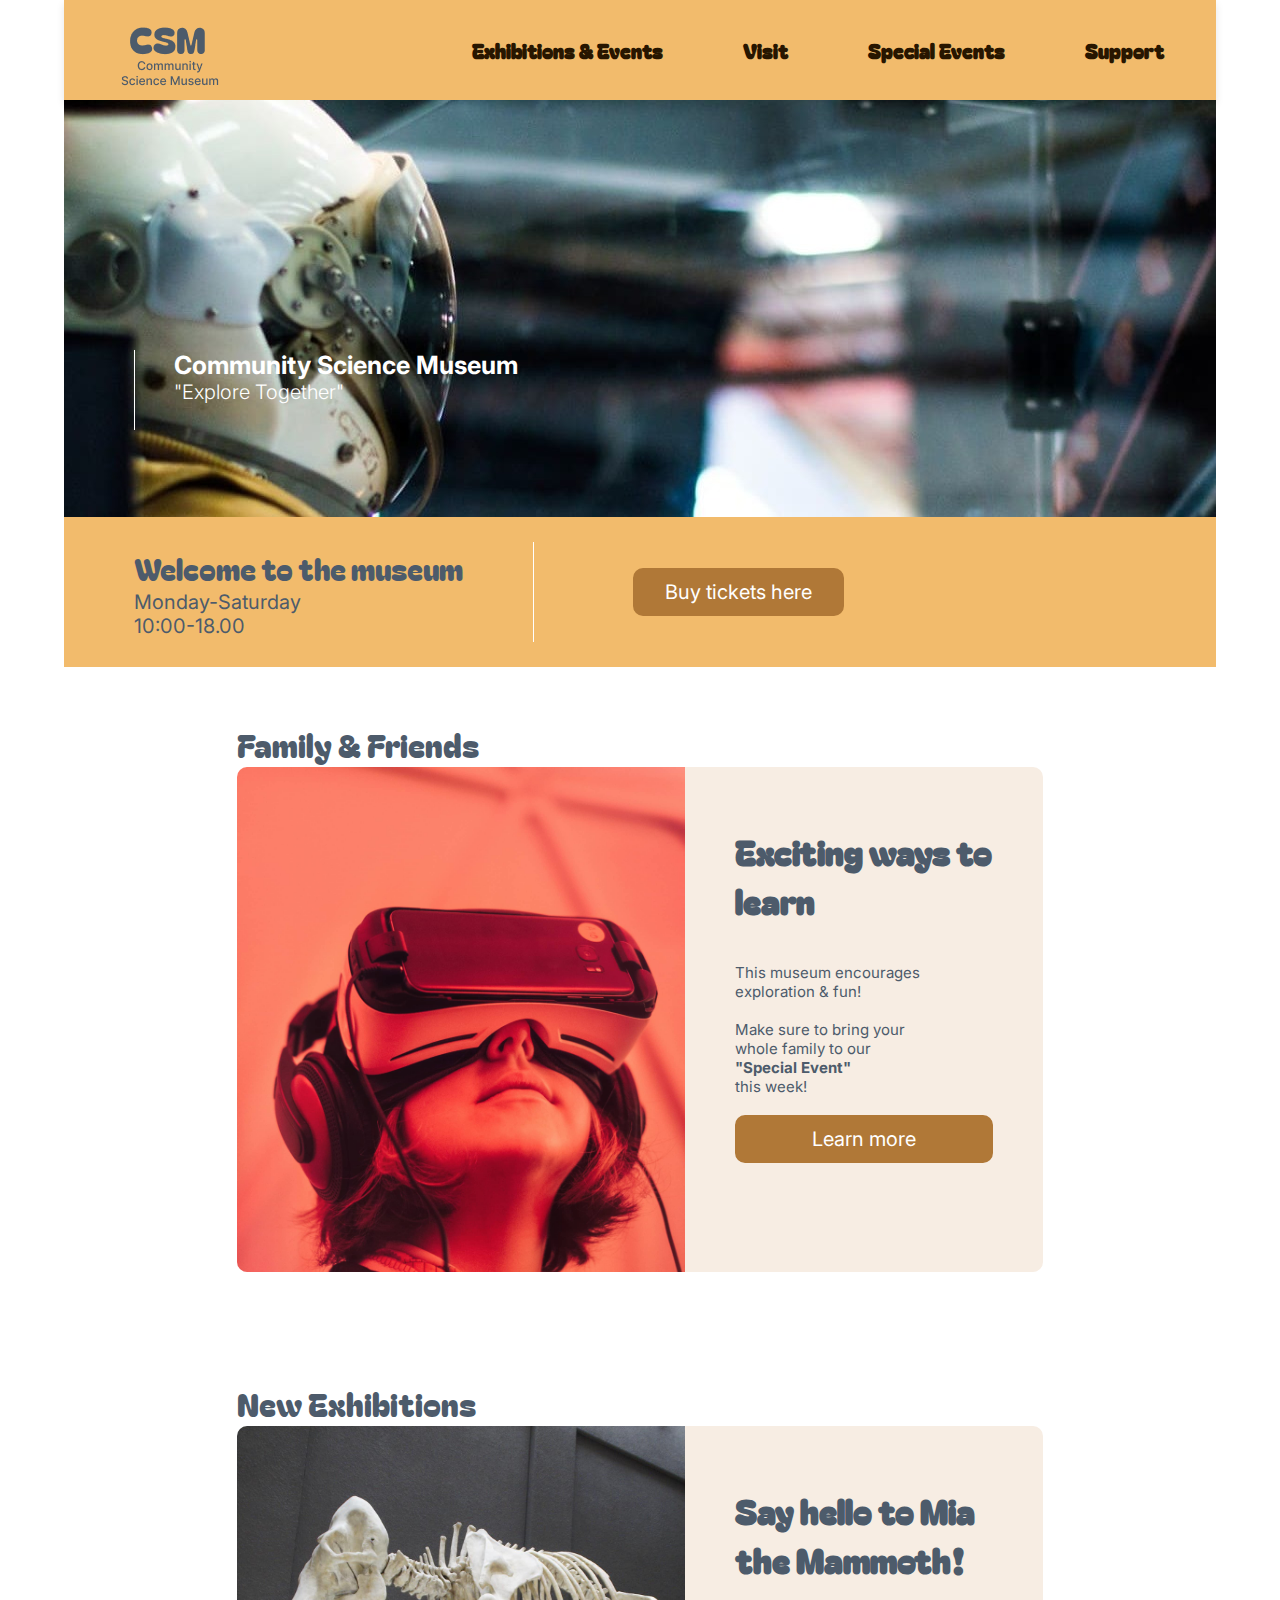
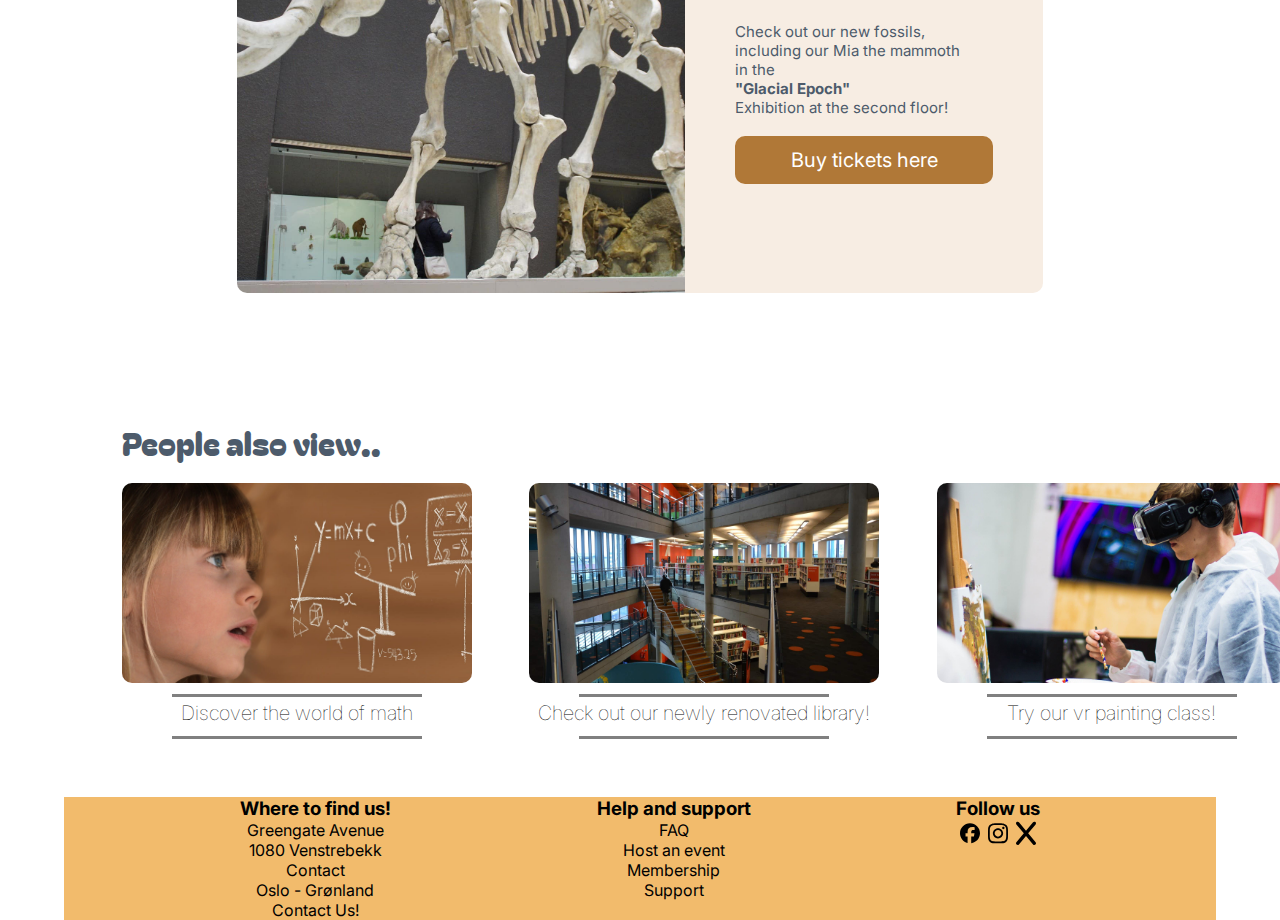
==== index.html @ 4b233756 "fixed-footer" ====
<!DOCTYPE html>
<html>
    <head>
        <meta charset="UTF-8">
        <meta name="viewport" content="width=device-width, initial-scale=1.0">
        <meta name="description" content="Are you a teacher, family member, or just someone looking for something exciting? Come down to Community science museum!">
        <link rel="stylesheet" href="">
        <link rel="stylesheet" href="styles.css">
        <link rel="stylesheet" href="special-event.css">
        <link rel="preconnect" href="https://fonts.googleapis.com">
        <link rel="preconnect" href="https://fonts.gstatic.com" crossorigin>
        <link href="https://fonts.googleapis.com/css2?family=Bagel+Fat+One&family=Inter:ital,opsz,wght@0,14..32,100..900;1,14..32,100..900&display=swap" rel="stylesheet">
    </head>
    <body>
        <div class="nav-wrapper">
          <nav>
            
             <ul class="navbar" id="navbar">
                <li class="logo"><a href="index.html"><img src="Media/SemesterProject1/Images/logo.png" alt="logo for community "></a></li>
                <li><a href="index.html">Exhibitions & Events</a></li>
                <li><a href="index.html">Visit</a></li>
                <li><a href="special-event.html">Special Events</a></li>
                <li><a href="index.html">Support</a></li>
            </ul>
           </nav>
        </div>
        <section class="image-container">
            <div class="hero-image"></div>
            <section class="hero-text">
            <svg height="80" width="40" xmlns="http://www.w3.org/2000/svg">
            <line x1="0" y1="0" x2="00" y2="100" style="stroke:white;stroke-width:2" />
            </svg>  
            <div>Community Science Museum
            <div id="ET">"Explore Together"</div>
            </div>
            </section>
            
            
            <!-- <img src="Media/SemesterProject1/Images/hero1-min (1).jpg" alt="astronaut looking into the glass window"> -->
             <!-- <div class="text-hero">Community Science Museum
                <div>"Explore Together"</div> -->
             </div>
            </section>
        <section class="events-box">
            <div class="events-text">
            <div class="welcome-text">Welcome to the museum</div>
            <div> Monday-Saturday</div>
            <div>10:00-18.00</div>
            </div>
            <svg height="100" width="100" xmlns="http://www.w3.org/2000/svg">
            <line x1="0" y1="0" x2="00" y2="200" style="stroke:white;stroke-width:2" />
            </svg>
            <button class="tickets-button"><a href="index.html">Buy tickets here</a></button>
              
        </section>
        <br> <br> <br>
        <main>    
        <h1 class="main-h1">Family & Friends</h1>
        <section class="main-container">
            <div class="main1-img"></div>
            <div class="main-wrapper">
                <div class="main-info">
                    
                    <br>
                    <div class="main-text" id="main-text1"> <div class="title-maintext"><strong>Exciting ways to learn</strong></div> <br> <br>This museum encourages <br> exploration & fun! <br> <br> 
                        Make sure to bring your <br> whole family to our <br> <strong>"Special Event"</strong> this week!
                        <br> <br>    
                        <button class="tickets-button"><a href="special-event.html">Learn more</a></button>
                    </div>
                    
                    
                </div>
                
            </div>
            
        </section>

     <br> <br> <br>  <br> <br> <br>
        
        <h1 class="main-h1">New Exhibitions</h1>
        <section class="main-container">
            <div class="main2-img"></div>
            <div class="main-wrapper">
                <div class="main-info">
                    
                    <br>
                    <div class="main-text" id="main-text2"> <div class="title-maintext"><strong>Say hello to Mia the Mammoth!</strong></div> <br> <br>Check out our new fossils, <br>
                        including our Mia the mammoth <br>
                        in the <div class="maintext-strong">"Glacial Epoch"</div> Exhibition
                        at the second floor!
                        <br> <br>
                        <button class="tickets-button"><a href="index.html">Buy tickets here</a></button>
                    </div>
                </div>
                
            </div>
            
          </section>
        <br> <br> <br> <br> <br> <br> <br>
        <h1 class="main-h1" id="main-h1-end">People also view..</h1>
        <br>
        <section class="main-end-wrapper"> 
            <br>   
            <section class="info-box">
                <div class="infobox-wrapper">
                    <div class="infoimg1">      
                    </div>
                    <svg height="7" width="300" xmlns="http://www.w3.org/2000/svg">
                    <line x1="0" y1="10" x2="250" y2="10" style="stroke:grey;stroke-width:12" />
                    </svg>
                    <div class="info-text">Discover the world of math</div>
                    <svg height="7" width="300" xmlns="http://www.w3.org/2000/svg">
                    <line x1="0" y1="10" x2="250" y2="10" style="stroke:grey;stroke-width:12" />
                    </svg>
                </div>
            </section>

            <section class="info-box">
                <div class="infobox-wrapper">
                    <div class="infoimg2">      
                    </div>
                    <svg height="7" width="300" xmlns="http://www.w3.org/2000/svg">
                    <line x1="0" y1="10" x2="250" y2="10" style="stroke:grey;stroke-width:12" />
                    </svg>
                    <div class="info-text">Check out our newly renovated library!</div>
                    <svg height="7" width="300" xmlns="http://www.w3.org/2000/svg">
                    <line x1="0" y1="10" x2="250" y2="10" style="stroke:grey;stroke-width:12" />
                    </svg>
                </div>
            </section>
            <section class="info-box">
                <div class="infobox-wrapper">
                    <div class="infoimg3">      
                    </div>
                     <svg height="7" width="300" xmlns="http://www.w3.org/2000/svg">
                    <line x1="0" y1="10" x2="250" y2="10" style="stroke:grey;stroke-width:12" />
                    </svg>
                    <div class="info-text">Try our vr painting class!</div>
                    <svg height="7" width="300" xmlns="http://www.w3.org/2000/svg">
                    <line x1="0" y1="10" x2="250" y2="10" style="stroke:grey;stroke-width:12" />
                    </svg>
                </div>
            </section>
        </section>
        </main>
         <br> <br> <br>

        <footer class="footer-box">
            <div class="footer-wrapper">
                <div class="footer-content1">
                <h3 class="footer-h">Where to find us!</h3>
                    <ul class="footer">
                        <li><a href="#">Greengate Avenue</a></li>
                        <li><a href="#">1080 Venstrebekk</a></li>
                        <li><a href="#">Contact</a></li>
                        <li><a href="#">Oslo - Grønland</a></li>
                        <li><a href="#">Contact Us!</a></li>
                    </ul>
                </div>
            </div>

        <div class="footer-wrapper">
            <h3 class="footer-h">Help and support</h3>
            <ul class="footer">
                <li><a href="#">FAQ</a></li>
                <li><a href="#">Host an event</a></li>
                <li><a href="#">Membership</a></li>
                <li><a href="#">Support</a></li>
            </ul>
        </div>

        <div class="footer-wrapper">
            <h3 class="footer-h">Follow us</h3>
            <ul class="footer">
                <li><svg xmlns="http://www.w3.org/2000/svg" viewBox="0 0 512 512"><!--!Font Awesome Free 6.7.1 by @fontawesome - https://fontawesome.com License - https://fontawesome.com/license/free Copyright 2024 Fonticons, Inc.--><path d="M512 256C512 114.6 397.4 0 256 0S0 114.6 0 256C0 376 82.7 476.8 194.2 504.5V334.2H141.4V256h52.8V222.3c0-87.1 39.4-127.5 125-127.5c16.2 0 44.2 3.2 55.7 6.4V172c-6-.6-16.5-1-29.6-1c-42 0-58.2 15.9-58.2 57.2V256h83.6l-14.4 78.2H287V510.1C413.8 494.8 512 386.9 512 256h0z"/></svg>
                <svg xmlns="http://www.w3.org/2000/svg" viewBox="0 0 448 512"><!--!Font Awesome Free 6.7.1 by @fontawesome - https://fontawesome.com License - https://fontawesome.com/license/free Copyright 2024 Fonticons, Inc.--><path d="M224.1 141c-63.6 0-114.9 51.3-114.9 114.9s51.3 114.9 114.9 114.9S339 319.5 339 255.9 287.7 141 224.1 141zm0 189.6c-41.1 0-74.7-33.5-74.7-74.7s33.5-74.7 74.7-74.7 74.7 33.5 74.7 74.7-33.6 74.7-74.7 74.7zm146.4-194.3c0 14.9-12 26.8-26.8 26.8-14.9 0-26.8-12-26.8-26.8s12-26.8 26.8-26.8 26.8 12 26.8 26.8zm76.1 27.2c-1.7-35.9-9.9-67.7-36.2-93.9-26.2-26.2-58-34.4-93.9-36.2-37-2.1-147.9-2.1-184.9 0-35.8 1.7-67.6 9.9-93.9 36.1s-34.4 58-36.2 93.9c-2.1 37-2.1 147.9 0 184.9 1.7 35.9 9.9 67.7 36.2 93.9s58 34.4 93.9 36.2c37 2.1 147.9 2.1 184.9 0 35.9-1.7 67.7-9.9 93.9-36.2 26.2-26.2 34.4-58 36.2-93.9 2.1-37 2.1-147.8 0-184.8zM398.8 388c-7.8 19.6-22.9 34.7-42.6 42.6-29.5 11.7-99.5 9-132.1 9s-102.7 2.6-132.1-9c-19.6-7.8-34.7-22.9-42.6-42.6-11.7-29.5-9-99.5-9-132.1s-2.6-102.7 9-132.1c7.8-19.6 22.9-34.7 42.6-42.6 29.5-11.7 99.5-9 132.1-9s102.7-2.6 132.1 9c19.6 7.8 34.7 22.9 42.6 42.6 11.7 29.5 9 99.5 9 132.1s2.7 102.7-9 132.1z"/></svg>
                <svg xmlns="http://www.w3.org/2000/svg" viewBox="0 0 384 512"><!--!Font Awesome Free 6.7.1 by @fontawesome - https://fontawesome.com License - https://fontawesome.com/license/free Copyright 2024 Fonticons, Inc.--><path d="M376.6 84.5c11.3-13.6 9.5-33.8-4.1-45.1s-33.8-9.5-45.1 4.1L192 206 56.6 43.5C45.3 29.9 25.1 28.1 11.5 39.4S-3.9 70.9 7.4 84.5L150.3 256 7.4 427.5c-11.3 13.6-9.5 33.8 4.1 45.1s33.8 9.5 45.1-4.1L192 306 327.4 468.5c11.3 13.6 31.5 15.4 45.1 4.1s15.4-31.5 4.1-45.1L233.7 256 376.6 84.5z"/></svg></li>
            </ul>
        </div>
        </footer>

    </body>
</html>
---- styles.css ----
/* GLOBAim CHANGES */
@import"special-event.css";

@font-face{
	font-family: bagel;
	src: url(Media/BagelFatOne-Regular.ttf);
}

@font-face{
	font-family: inter;
	src: url(Media/Inter-VariableFont_opsz\,wght.ttf);
}

* {
	margin: 0px;
	padding: 0px;
	box-sizing: border-box;
}
html {
	height: auto;
	max-width: 90%;
	margin: auto;
	overflow-x:hidden;
}

body {
	min-height: 100vh;
	font-family: 'Open Sans', sans-serif;
	display: flex;
	flex-direction: column;
	margin: 0;
}
/* END-GLOBAL CHANGES */

/* NAVIGATION */
.nav-wrapper {
	background-color: #F2BB6C;
	box-shadow: 0 4px 8px rgba(0, 0, 0, 0.1);
	width: 100%;
	height: auto;
}

.navbar{
	display: flex;
	justify-content: flex-end;
	align-items: center;
	position: relative;
	flex-wrap: wrap;
	/* border: 2px solid; */
	width: 100%;
	list-style: none;
	display: flex;
	padding: 12px;
	translate: 0 0%;
	transition: all 300ms ease-in-out;
	font-family: bagel;
	
}

.navbar a {
	display: flex;
	width: 100%;
	height: auto;
	text-decoration: none;
	font-weight: bold;
	transition: color 0.3s ease;
	color: #281600;
	font-size: 20px;
	padding: 0 40px;
	align-items: center;
	
}
.navbar ul{
	width: 100%;
}

.logo{
	display: flex;
	justify-content: center;
}
.navbar li:first-child{
	margin-right: auto;
}

/* END NAVIGATION */
/* --------------- */
/* hero box starts here */
.image-container{
	background-image: url(Media/SemesterProject1/Images/hero1-min\ \(1\).jpg);
	background-repeat: no-repeat;
	background-size: cover;
	background-position: center;
	/* border: black 2px solid; */
	width: 100%;
	height: 417px;
}

.hero-image{
	width: 100%;
	height: auto;
}

.hero-text{
	color: #ffff;
	display: flex;
	width: 100%;
	height: auto;
	padding-top: 250px;
	padding-left: 70px;
	font-family: inter;
	font-size: 25px;
	font-weight: bold;

}
.hero-text #ET{
	font-weight: 300;
	font-size: 20px;
}
/* Hero box ends here */
/* ------------------------ */
/* Events box starts here */
.events-box{
	display: flex;
	/* justify-content: space-around; */
	/* border: black solid; */
	height: 150px;
	width: auto;
	background-color: #F2BB6C;
	align-items: center;
}

.events-text{
	display: flex;
	flex-direction: column;
	font-family: inter;
	font-size: 20px;
	color: #4D5B6B;
	padding: 0 70px;
}
.welcome-text{
	font-family: bagel;
	font-size: 30px;
}
/* Events box ends here */
/* -------------------- */
/* Body-starts here */
.main-h1{
	display: flex;
	position: relative;
	left: 15%;
	font-family: bagel;
	color: #4D5B6B;
	font-weight: 200;
}
.main-container {
  display: flex;
  width: 70%;
  position: relative;
  left: 15%;
}
.main-wrapper {
  display: flex;
  flex-wrap: wrap;
  width: 70%;
  border-top-right-radius: 10px;
  border-bottom-right-radius: 10px;
  height: auto;
  /* border: 50px solid #0f2624; */
  justify-content: right;
  background-color: #F7EDE3;
  color: black;
  padding-top: 42px;
  padding-left: 50px;
  padding-bottom: 109px;
  padding-right: 50px;
}
.main1-img {
  background-image: url(Media/SemesterProject1/Images/main1.jpg);	
  width: 100%;
  height: auto;
  background-size: cover;
  background-repeat: no-repeat;
  background-position: center;
  border-top-left-radius: 10px;
  border-bottom-left-radius: 10px;
}
.main2-img{
	background-image: url(Media/SemesterProject1/Images/mammoth-1257288_1920-min.jpg);
	width: 100%;
 	height: auto;
  	background-size: cover;
	background-repeat: no-repeat;
  	background-position: center;
  	border-top-left-radius: 10px;
  	border-bottom-left-radius: 10px;	
}

.main-text{
	display: flex;
	flex-direction: column;
	color: #4D5B6B;
	font-family: inter;
	font-size: 15px;
	/* right: 80px; */
}
.maintext-strong{
	font-weight: bolder;

}
.title-maintext{
	font-family: bagel;
	font-size: 34px;
}

.main-end-wrapper{
	display: flex;
	flex-direction: row;
	
}

#main-h1-end{
	display: flex;
	position: relative;
	left: 5%;
	font-family: bagel;
	color: #4D5B6B;
	font-weight: 200;
}

.info-box{
	/* border: black solid 2px; */
	display: flex;
	width: 100%;
	height: auto;
	padding-left: 5%;
}


.infoimg1{
	/* border: black solid 2px; */
	width: 350px;
	height: 200px;
	background-image: url(Media/SemesterProject1/Images/learn-2405206_1920-min.jpg);
	background-size:cover;
	background-position: left;
	background-repeat:no-repeat;
	border-radius: 10px;
}
.infoimg2{
	/* border: black solid 2px; */
	width: 350px;
	height: 200px;
	background-image: url(Media/SemesterProject1/Images/library-1132573_1920-min.jpg);
	background-size:cover;
	background-position: left;
	background-repeat:no-repeat;
	border-radius: 10px;
}
.infoimg3{
	/* border: black solid 2px; */
	width: 350px;
	height: 200px;
	background-image: url(Media/SemesterProject1/Images/hero2-min.jpg);
	background-size:cover;
	background-position: left;
	background-repeat:no-repeat;
	border-radius: 10px;
}
.info-text{
	display: flex;
	justify-content: center;
	font-family: inter, Impact, Haettenschweiler, 'Arial Narrow Bold', sans-serif;
	font-weight:lighter;
	font-size: 20px;
}
.info-box svg{
	padding-left: 50px;
	
}



/* buttons */
.tickets-button{
	background-color: #B07837;
	border: #B07837 solid 12px;
	font-size: 20px;
	border-radius: 10px;
	padding: 0 20px;
	
}
.tickets-button a{
	color: white;
	text-decoration: none;
	list-style: none;
	font-family: inter;
}

.btn-main1{
	border: #B07837 solid 3px;
	text-decoration: none;
}

.button-special{
	color: white;
	background-color: #B07837;
 	list-style: none;
    text-decoration: none;
}


.tickets-button:hover{
	color: #281600;
}
a:hover{
	color: #281600;
}
.navbar a:hover{
	color: white;
}
.footer a:hover{
	color: white;
}
/* End buttons */
.footer-box{
	display: flex;
	justify-content: space-evenly;
	flex-direction: row;
	background-color: #F2BB6C;
	font-family: inter;
	width: 100%;
	height: auto;
}
.footer-wrapper{
	display: flex;
	flex-direction: column;
	padding: 0 30px;
}

.footer-box a{
	list-style: none;
	text-decoration: none;
	color: black;
}

.footer-box li{
	display: flex;
	justify-content: space-around;
	color: black;
}
.footer-box svg{
	flex-direction: row;
	width: 20px;
	height: auto;
}
---- special-event.css ----
.image-container2{
    background-image: url(Media/SemesterProject1/Images/main1.jpg);
    background-position: center;
    background-repeat: no-repeat;
    background-size: cover;
    width: 100%;
    height: 417px;
}
.hero-text2{
   	color: #ffff;
	display: flex;
    flex-direction: column;
	width: 100%;
	height: auto;
	padding-top: 200px;
	font-family: inter;
	font-size: 25px;
	font-weight: bold;
    justify-content: center;
    align-items: center;
}
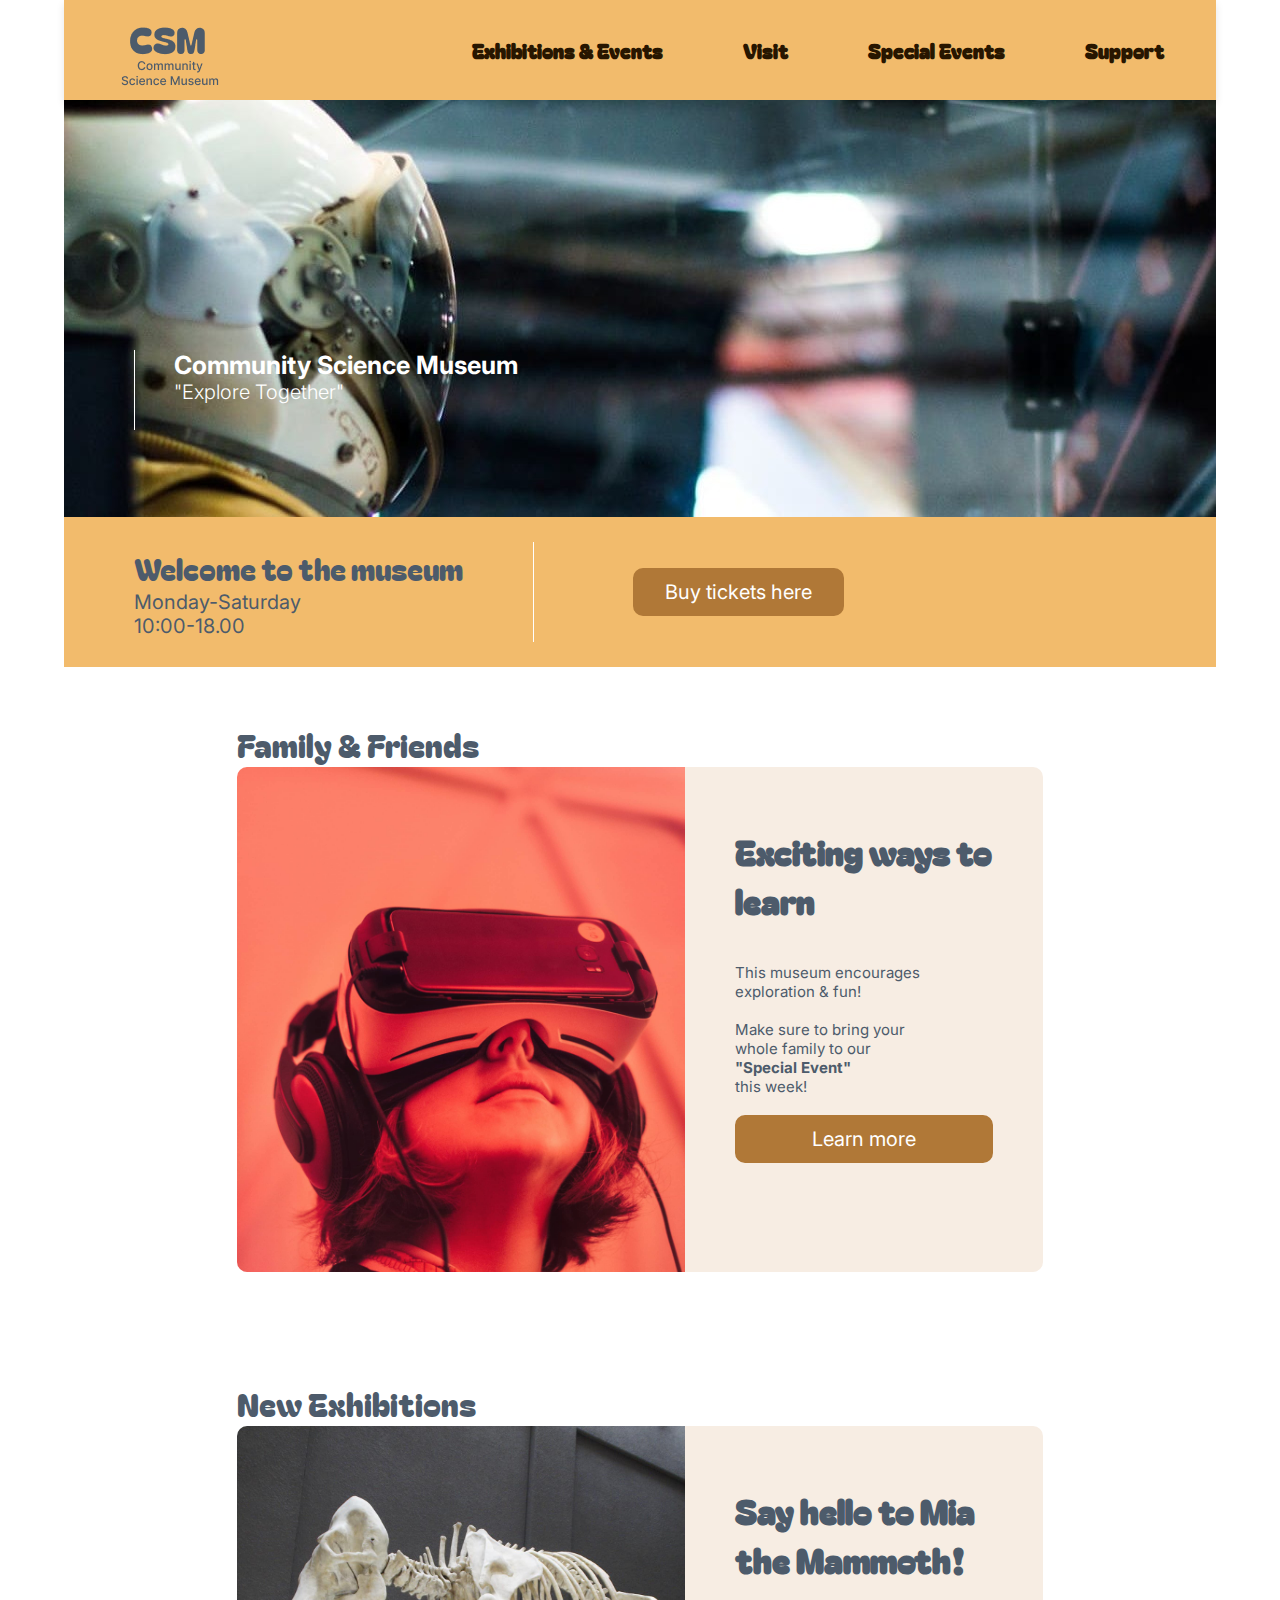
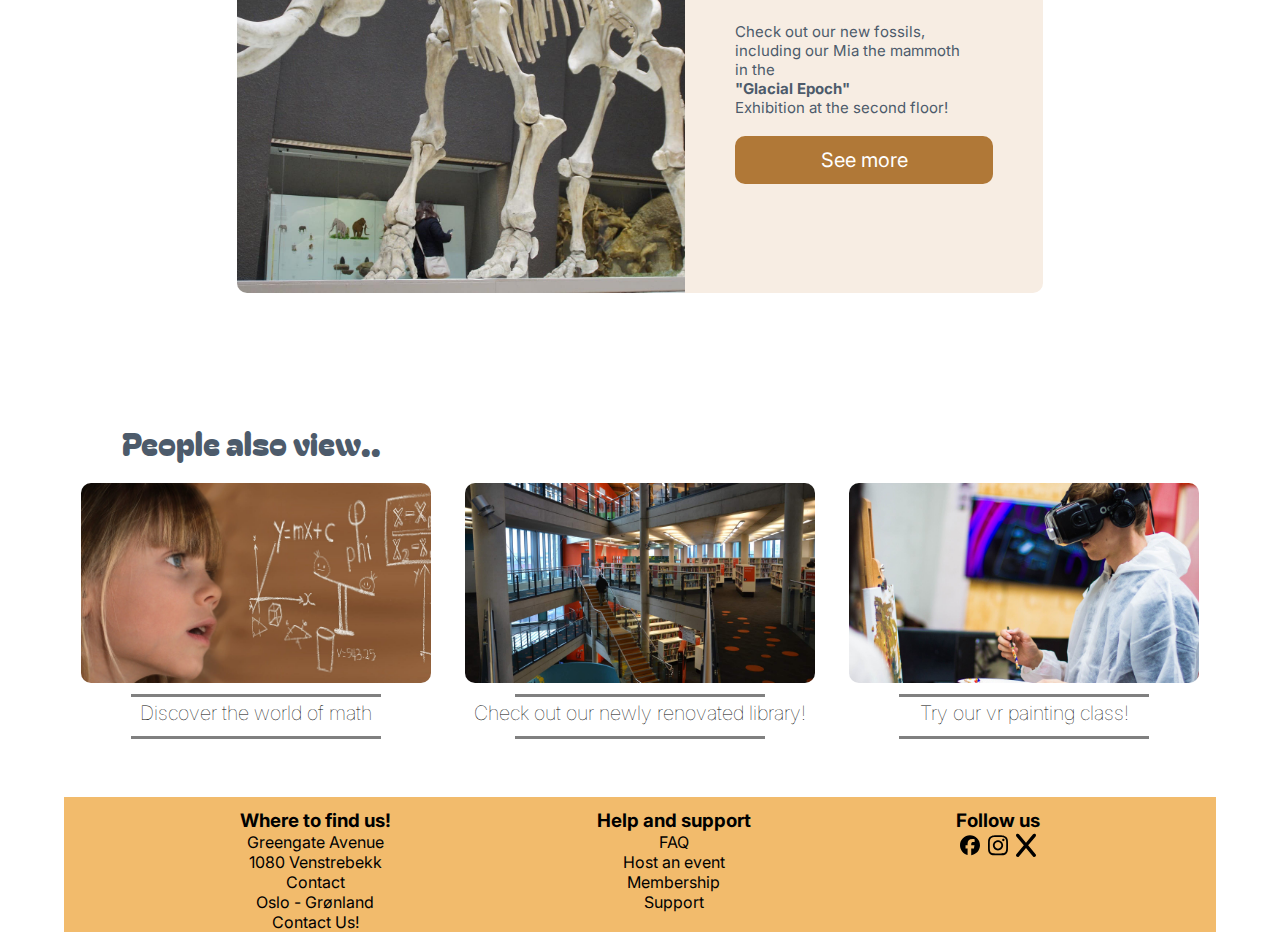
==== commit dea8c5c8: "tickets-page-calender-finished" ====
--- a/index.html
+++ b/index.html
@@ -4,9 +4,10 @@
         <meta charset="UTF-8">
         <meta name="viewport" content="width=device-width, initial-scale=1.0">
         <meta name="description" content="Are you a teacher, family member, or just someone looking for something exciting? Come down to Community science museum!">
-        <link rel="stylesheet" href="">
+        <link rel="stylesheet" href="tickets.css">
         <link rel="stylesheet" href="styles.css">
         <link rel="stylesheet" href="special-event.css">
+        <link rel="stylesheet" href="exhibitions-events.css">
         <link rel="preconnect" href="https://fonts.googleapis.com">
         <link rel="preconnect" href="https://fonts.gstatic.com" crossorigin>
         <link href="https://fonts.googleapis.com/css2?family=Bagel+Fat+One&family=Inter:ital,opsz,wght@0,14..32,100..900;1,14..32,100..900&display=swap" rel="stylesheet">
@@ -14,10 +15,9 @@
     <body>
         <div class="nav-wrapper">
           <nav>
-            
              <ul class="navbar" id="navbar">
                 <li class="logo"><a href="index.html"><img src="Media/SemesterProject1/Images/logo.png" alt="logo for community "></a></li>
-                <li><a href="index.html">Exhibitions & Events</a></li>
+                <li><a href="exhibitions-events.html">Exhibitions & Events</a></li>
                 <li><a href="index.html">Visit</a></li>
                 <li><a href="special-event.html">Special Events</a></li>
                 <li><a href="index.html">Support</a></li>
@@ -50,7 +50,7 @@
             <svg height="100" width="100" xmlns="http://www.w3.org/2000/svg">
             <line x1="0" y1="0" x2="00" y2="200" style="stroke:white;stroke-width:2" />
             </svg>
-            <button class="tickets-button"><a href="index.html">Buy tickets here</a></button>
+            <button class="tickets-button"><a href="tickets.html">Buy tickets here</a></button>
               
         </section>
         <br> <br> <br>
@@ -89,7 +89,7 @@
                         in the <div class="maintext-strong">"Glacial Epoch"</div> Exhibition
                         at the second floor!
                         <br> <br>
-                        <button class="tickets-button"><a href="index.html">Buy tickets here</a></button>
+                        <button class="tickets-button"><a href="exhibitions-events.html">See more</a></button>
                     </div>
                 </div>
                 
--- a/tickets.css
+++ b/tickets.css
@@ -0,0 +1,122 @@
+.tickets-box-container{
+    width: 100%;
+    height: auto;
+    border: black solid;
+}
+
+
+.tickets-boxes-wrapper{
+    display: flex;
+    justify-content: space-evenly;
+}
+
+
+.box1{
+    display: flex;
+    flex-direction: column;
+    width: 150px;
+}
+
+.box2{
+    display: flex;
+    flex-direction: column;
+    width: 150px
+}
+
+.box-title{
+    display: flex;
+    justify-content: center;
+    font-weight: lighter;
+    font-family: bagel, Impact, Haettenschweiler, 'Arial Narrow Bold', sans-serif;
+}
+.tickets-info-boxes{
+    display: flex;
+    align-items: center;
+    justify-content: center;
+    font-family: bagel, Impact, Haettenschweiler, 'Arial Narrow Bold', sans-serif;
+    color: #4D5B6B;
+    width: 100%;
+    height: 150px;
+    /* border: black solid; */
+    border-radius: 10px;
+    background-color: #F7EDE3;
+}
+/* calender start */
+.tickets-box-container2{
+    width: 100%;
+    height: auto;
+    border: black solid;
+    color: #4D5B6B;
+    font-weight: light;
+    font-family: bagel,Impact, Haettenschweiler, 'Arial Narrow Bold', sans-serif;
+}
+
+.tickets-boxes-wrapper2{
+    display: flex;
+    flex-direction: column;
+    width: 200px;
+    border: black solid;
+}
+
+.calender-h1{
+    margin: 0 35px 5px;
+    font-weight: lighter;
+    font-family: bagel, Impact, Haettenschweiler, 'Arial Narrow Bold', sans-serif;
+}
+.calender-h3{
+    font-family: bagel;
+    color: #4D5B6B;
+    font-weight: 50;
+    margin: 0 35px 5px;
+    /* margin: 0 15px 30px; */
+
+}
+.calender-container{
+    display: flex;
+    justify-content: flex-end;
+    width: 100%;
+    height: auto;
+    
+}
+.calender-wrapper{
+    width: 380px;
+    height: auto;
+    background:#F2BB6C;
+    display: flex;
+    flex-direction: column;
+    border: black solid;
+    box-shadow: 0 10px 10px 5px rgba(0, 0, 0, 0.5);
+    
+}
+.date{
+    width: 380px;
+    padding: 25px;
+}
+
+.days{
+    display: flex;
+    flex-wrap: wrap;
+}
+.number.active{
+    background-color: rgb(73, 73, 247);
+}
+.day,
+.number,
+.number-pre
+{
+    font-size: 18px;
+    color: white;
+    height: 45px;
+    width: 45px;
+    display: flex;
+    align-items: center;
+    justify-content: center;
+    cursor: default;
+}
+.number:hover,
+.number-pre:hover{
+    border: 2px solid rgba(0, 0, 0, 0.4);
+}
+.number-pre{
+    color: rgba(0, 0, 0, 0.4);
+}--- a/styles.css
+++ b/styles.css
@@ -1,5 +1,10 @@
 /* GLOBAim CHANGES */
 @import"special-event.css";
+@import"exhibitions-events.css";
+@import"tickets.css";
+
+
+
 
 @font-face{
 	font-family: bagel;
@@ -68,7 +73,6 @@
 	font-size: 20px;
 	padding: 0 40px;
 	align-items: center;
-	
 }
 .navbar ul{
 	width: 100%;
@@ -232,7 +236,7 @@
 	display: flex;
 	width: 100%;
 	height: auto;
-	padding-left: 5%;
+	justify-content: center;
 }
 
 
@@ -246,6 +250,9 @@
 	background-repeat:no-repeat;
 	border-radius: 10px;
 }
+.infoimg1:hover{
+	transition: 0.3s;
+}
 .infoimg2{
 	/* border: black solid 2px; */
 	width: 350px;
@@ -300,14 +307,28 @@
 	border: #B07837 solid 3px;
 	text-decoration: none;
 }
-
-.button-special{
+.btn-special-wrapper{
+	width: 100%;
+	height: auto;
+	display: flex;
+	justify-content: center;
+}
+.special-btn{
+	background-color: #B07837;
 	color: white;
-	background-color: #B07837;
- 	list-style: none;
-    text-decoration: none;
-}
-
+	font-size: larger;
+	border-radius: 10px;
+	width: 200px;
+	height: 40px;
+}
+.special-btn a{
+	list-style: none;
+	text-decoration: none;
+	border: none;
+}
+.special-btn:hover{
+	background-color: #281600;
+}
 
 .tickets-button:hover{
 	color: #281600;
@@ -330,6 +351,7 @@
 	font-family: inter;
 	width: 100%;
 	height: auto;
+	padding-top: 12px;
 }
 .footer-wrapper{
 	display: flex;
--- a/special-event.css
+++ b/special-event.css
@@ -19,4 +19,58 @@
     justify-content: center;
     align-items: center;
 }
+.special-h1{
+    display: flex;
+    justify-content: center;
+    font-family: bagel;
+    color: #4D5B6B;
+    font-size: 28px;
+}
+.image-special-container{
+    /* border: black solid; */
+    width: 100%;
+    height: auto;
+    display: flex;
+    justify-content: center;
+}
 
+.image-special{
+    /* border: black solid; */
+    display: flex;
+    /* margin-left: 200px; */
+    background-image: url(Media/SemesterProject1/Images/hero2-min.jpg);
+    background-position: center;
+    background-size: cover;
+    background-repeat: no-repeat;
+    border-radius: 10px;
+    width: 60%;
+    height: 350px;
+}
+
+.special-main-wrapper{
+    /* border: black solid; */
+    display: flex;
+    justify-content: center;
+}
+
+.special-main{
+    /* border: black solid; */
+    display: flex;
+    flex-direction: column;
+    justify-content: center;
+    width: 45%;
+    
+}
+.text-wrapper{
+    display: flex;
+    flex-direction: column;
+    text-align: center;
+}
+
+#special-text1{
+    font-family: inter;
+    display: flex;
+    flex-direction: column;
+    justify-content: center;
+    font-size: 18px;
+}
--- a/exhibitions-events.css
+++ b/exhibitions-events.css
@@ -0,0 +1,67 @@
+.image-container3 {
+  background-image: url(Media/SemesterProject1/Images/mammoth-1257288_1920-min.jpg);
+  background-position: 10% 30%;
+  background-repeat: no-repeat;
+  background-size: cover;
+  width: 100%;
+  height: 417px;
+}
+
+.exhibition-container {
+  display: flex;
+  justify-content: center;
+  /* border: black solid;| */
+  width: 100%;
+  height: auto;
+}
+
+.exhibition-wrapper {
+  display: flex;
+  justify-content: center;
+  width: 65%;
+  /* border: black solid; */
+  height: 700px;
+  background-color: #f7ede3;
+  border-radius: 10px;
+}
+.exhibition-img-container {
+  display: flex;
+  /* border: black solid; */
+  width: 100%;
+  flex-direction: column;
+}
+
+.exhibition-image1 {
+  background-image: url(Media/SemesterProject1/Images/mammoth-1257288_1920-min.jpg);
+  background-position: center;
+  background-size: cover;
+  background-repeat: no-repeat;
+  border-radius: 10px;
+  width: 100%;
+  height: 400px;
+}
+
+.exhibition-text-container {
+  display: flex;
+  flex-direction: column;
+  width: 100%;
+  justify-content: center;
+}
+
+.exhibition-h1 {
+  display: flex;
+  justify-content: center;
+  font-family: bagel, Impact, Haettenschweiler, "Arial Narrow Bold", sans-serif;
+  /* text-align: center; */
+  color: #4d5b6b;
+  font-size: 1.5rem;
+}
+
+.exhibition-text1 {
+  display: flex;
+  justify-content: center;
+  text-align: center;
+  font-family: inter, Impact, Haettenschweiler, "Arial Narrow Bold", sans-serif;
+  color: #4d5b6b;
+  font-size: larger;
+}
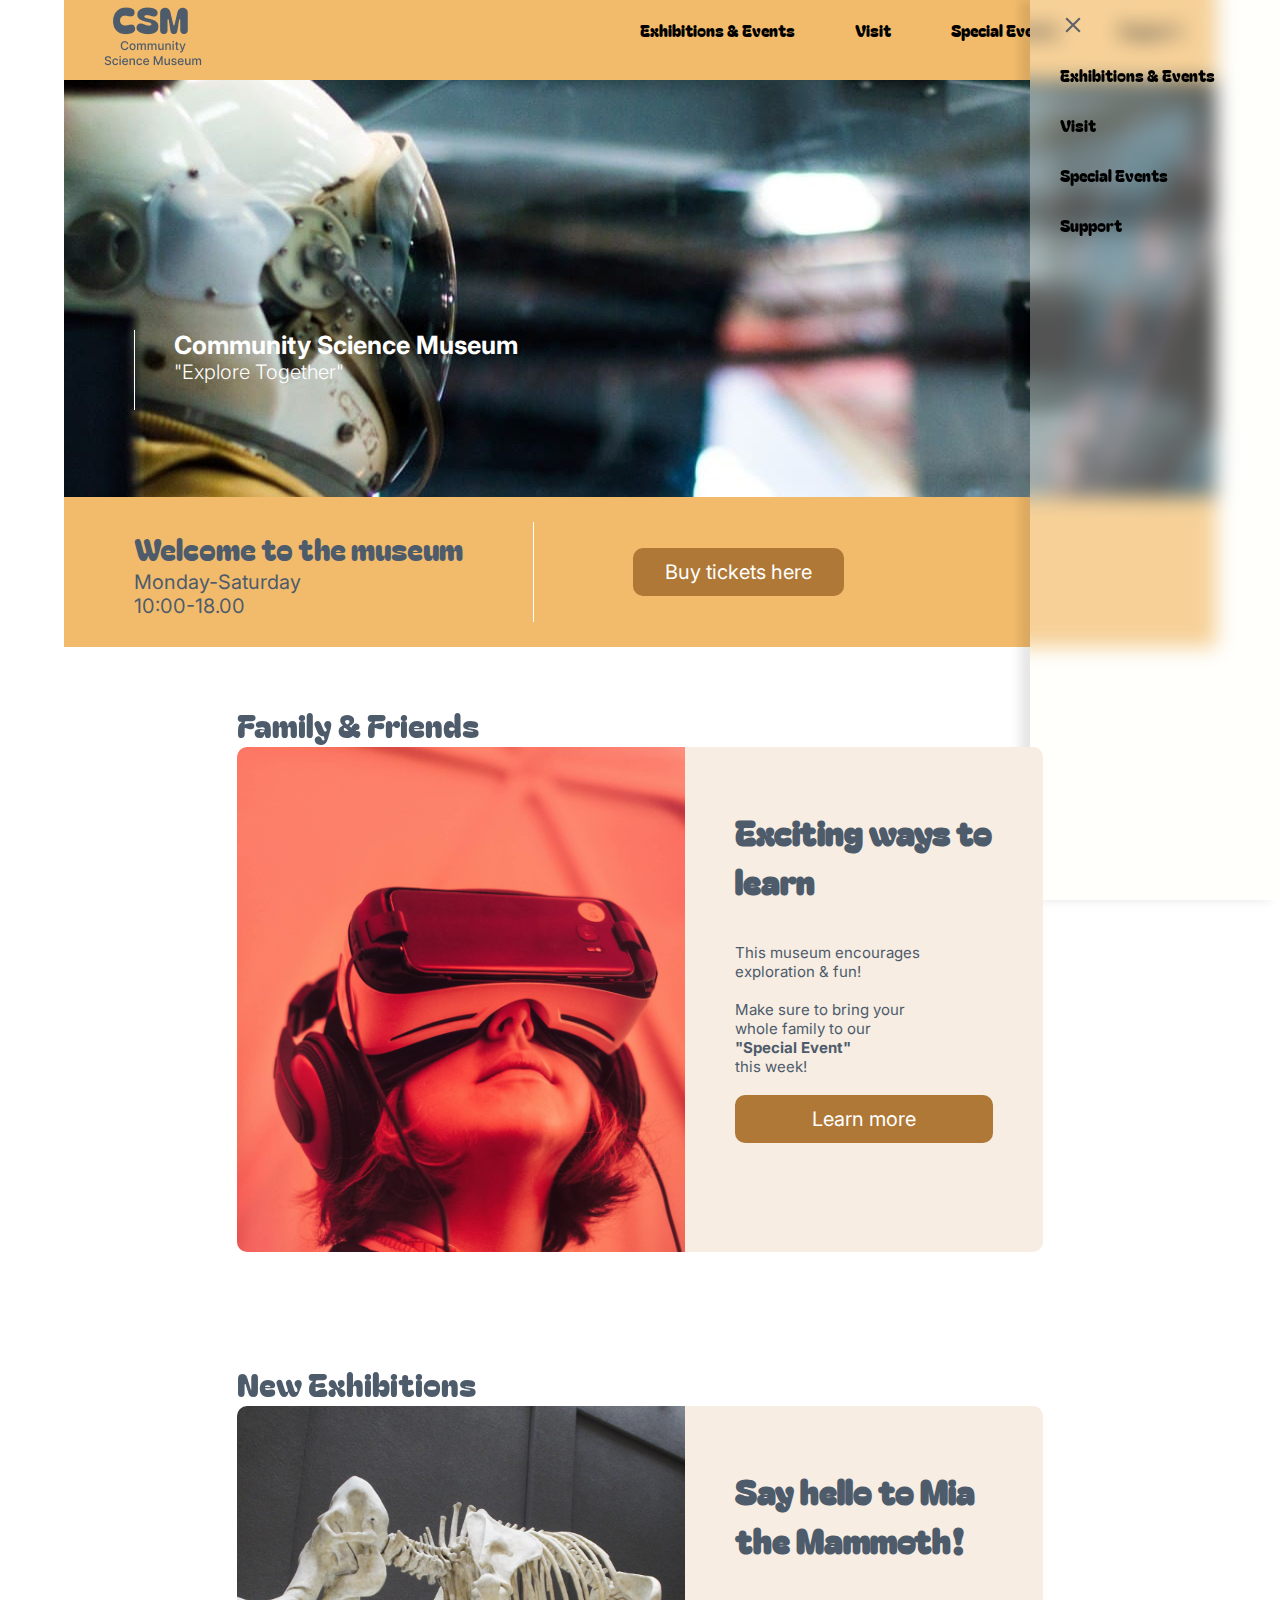
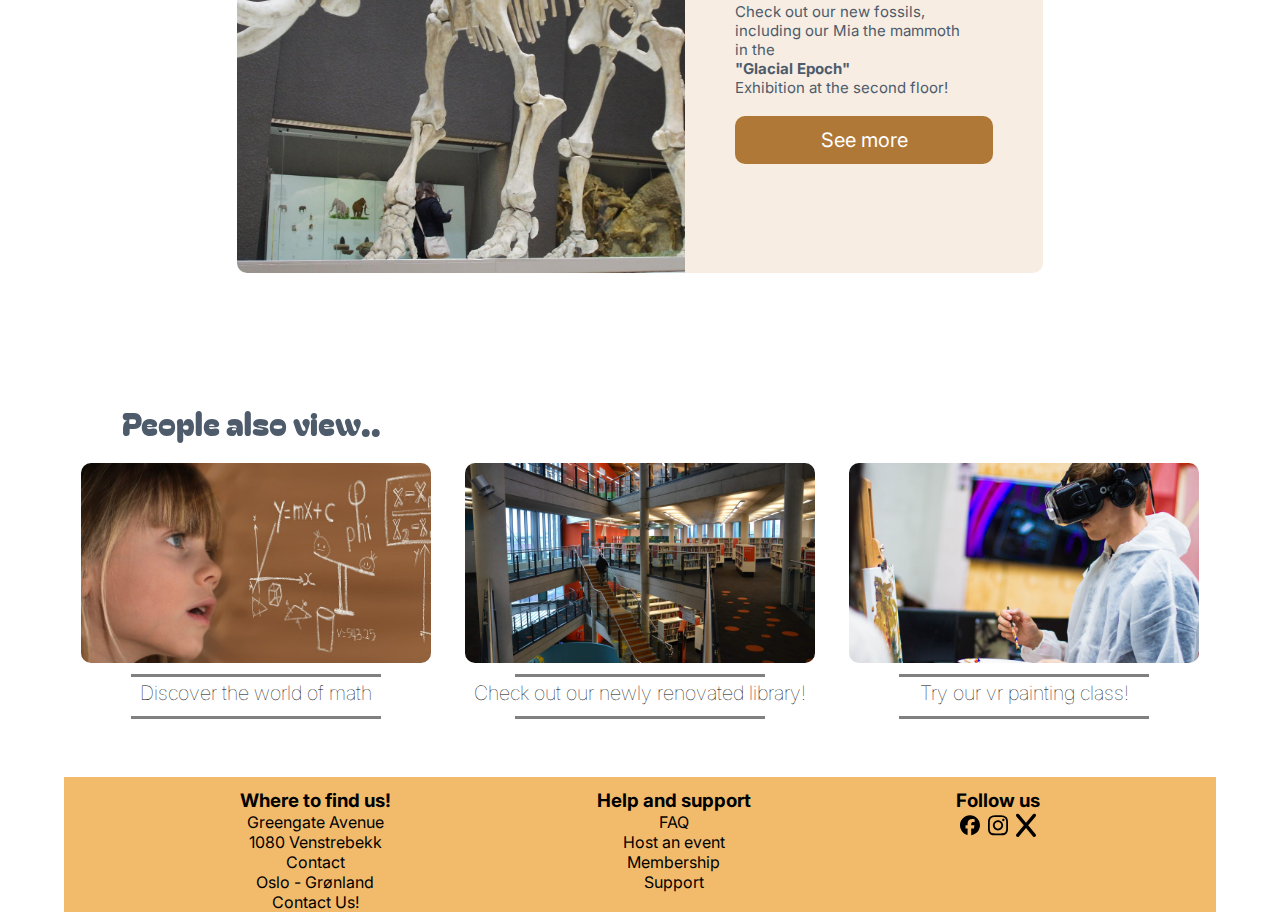
==== commit c0c68635: "responsiveNavbar" ====
--- a/index.html
+++ b/index.html
@@ -13,23 +13,41 @@
         <link href="https://fonts.googleapis.com/css2?family=Bagel+Fat+One&family=Inter:ital,opsz,wght@0,14..32,100..900;1,14..32,100..900&display=swap" rel="stylesheet">
     </head>
     <body>
-        <div class="nav-wrapper">
-          <nav>
-             <ul class="navbar" id="navbar">
-                <li class="logo"><a href="index.html"><img src="Media/SemesterProject1/Images/logo.png" alt="logo for community "></a></li>
+        <nav>
+            <ul class="sidebar">
+                <li onclick="hideSidebar()"><a href="#"><svg xmlns="http://www.w3.org/2000/svg" height="26px" viewBox="0 -960 960 960" width="26px" fill="#5f6368"><path d="m256-200-56-56 224-224-224-224 56-56 224 224 224-224 56 56-224 224 224 224-56 56-224-224-224 224Z"/></svg></a></li>
                 <li><a href="exhibitions-events.html">Exhibitions & Events</a></li>
-                <li><a href="index.html">Visit</a></li>
+                <li><a href="tickets.html">Visit</a></li>
                 <li><a href="special-event.html">Special Events</a></li>
-                <li><a href="index.html">Support</a></li>
-            </ul>
-           </nav>
-        </div>
+                <li><a href="#">Support</a></li>
+            </ul>
+            <ul>
+                <li><a href="index.html"><img src="Media/SemesterProject1/Images/logo.png" alt="logo for community "></a></li>
+                <li class="hideonMobile"><a href="exhibitions-events.html">Exhibitions & Events</a></li>
+                <li class="hideonMobile"><a href="tickets.html">Visit</a></li>
+                <li class="hideonMobile"><a href="special-event.html">Special Events</a></li>
+                <li class="hideonMobile"><a href="#">Support</a></li>
+                <li class="menu-button" onclick="showSidebar()"><a href="#"><svg xmlns="http://www.w3.org/2000/svg" height="26px" viewBox="0 -960 960 960" width="26px" fill="#5f6368"><path d="M120-240v-80h720v80H120Zm0-200v-80h720v80H120Zm0-200v-80h720v80H120Z"/></svg></a>
+                </li>
+            </ul>
+        </nav>
+
+        <script>
+            function showSidebar(){
+                const sidebar = document.querySelector('.sidebar')
+                sidebar.style.display='flex'
+            }
+            function hideSidebar(){
+                const sidebar = document.querySelector('.sidebar')
+                sidebar.style.display='none'
+            }
+        </script>  
         <section class="image-container">
             <div class="hero-image"></div>
             <section class="hero-text">
             <svg height="80" width="40" xmlns="http://www.w3.org/2000/svg">
             <line x1="0" y1="0" x2="00" y2="100" style="stroke:white;stroke-width:2" />
-            </svg>  
+            </svg>
             <div>Community Science Museum
             <div id="ET">"Explore Together"</div>
             </div>
--- a/tickets.css
+++ b/tickets.css
@@ -1,20 +1,25 @@
 .tickets-box-container{
     width: 100%;
     height: auto;
-    border: black solid;
+    /* border: black solid; */
 }
 
 
 .tickets-boxes-wrapper{
     display: flex;
-    justify-content: space-evenly;
+    justify-content: space-between;
+    position:relative;
+    left: 2%;
+    padding:10px;
 }
+
 
 
 .box1{
     display: flex;
+    
     flex-direction: column;
-    width: 150px;
+    width: 450px;
 }
 
 .box2{
@@ -25,39 +30,70 @@
 
 .box-title{
     display: flex;
-    justify-content: center;
     font-weight: lighter;
     font-family: bagel, Impact, Haettenschweiler, 'Arial Narrow Bold', sans-serif;
 }
 .tickets-info-boxes{
     display: flex;
-    align-items: center;
-    justify-content: center;
-    font-family: bagel, Impact, Haettenschweiler, 'Arial Narrow Bold', sans-serif;
+    padding: 5px;
     color: #4D5B6B;
     width: 100%;
     height: 150px;
     /* border: black solid; */
+    font-family: inter, Impact, Haettenschweiler, 'Arial Narrow Bold', sans-serif;
+    
     border-radius: 10px;
     background-color: #F7EDE3;
 }
 /* calender start */
 .tickets-box-container2{
+    display: flex;
+    flex-direction: column;
+    justify-content: space-between;
     width: 100%;
     height: auto;
-    border: black solid;
+    /* border: black solid; */
     color: #4D5B6B;
     font-weight: light;
     font-family: bagel,Impact, Haettenschweiler, 'Arial Narrow Bold', sans-serif;
 }
 
-.tickets-boxes-wrapper2{
+
+.tickets-info-boxes2{
     display: flex;
     flex-direction: column;
-    width: 200px;
-    border: black solid;
+    align-items: center;
+    padding-bottom: 25px;
+    padding-top: 10px;
+    font-family: bagel, Impact, Haettenschweiler, 'Arial Narrow Bold', sans-serif;
+    color: #4D5B6B;
+    width: 100%;
+    height: 130px;
+    /* border: black solid; */
+    border-radius: 10px;
+    background-color: #F7EDE3;
 }
+.box-title3{
+    font-weight: bold;
+    font-size: larger;
+}
+.box-title5,
+.box-title4{
+    font-family: inter;
+    font-size: 14px;
 
+}
+.tickets-btns{
+    display: flex;
+    flex-direction: column;
+    justify-content: space-between;
+    padding: 10px;
+    padding-top: 65px;
+    padding-bottom: 65px;
+    width: 100%;
+    height: auto;
+
+}
 .calender-h1{
     margin: 0 35px 5px;
     font-weight: lighter;
@@ -73,7 +109,7 @@
 }
 .calender-container{
     display: flex;
-    justify-content: flex-end;
+    padding: 30px;
     width: 100%;
     height: auto;
     
@@ -84,7 +120,7 @@
     background:#F2BB6C;
     display: flex;
     flex-direction: column;
-    border: black solid;
+    border: black solid 1px;
     box-shadow: 0 10px 10px 5px rgba(0, 0, 0, 0.5);
     
 }
--- a/styles.css
+++ b/styles.css
@@ -38,53 +38,79 @@
 /* END-GLOBAL CHANGES */
 
 /* NAVIGATION */
-.nav-wrapper {
-	background-color: #F2BB6C;
-	box-shadow: 0 4px 8px rgba(0, 0, 0, 0.1);
-	width: 100%;
-	height: auto;
-}
-
-.navbar{
-	display: flex;
-	justify-content: flex-end;
-	align-items: center;
-	position: relative;
-	flex-wrap: wrap;
-	/* border: 2px solid; */
-	width: 100%;
-	list-style: none;
-	display: flex;
-	padding: 12px;
-	translate: 0 0%;
-	transition: all 300ms ease-in-out;
-	font-family: bagel;
-	
-}
-
-.navbar a {
-	display: flex;
-	width: 100%;
-	height: auto;
-	text-decoration: none;
-	font-weight: bold;
-	transition: color 0.3s ease;
-	color: #281600;
-	font-size: 20px;
-	padding: 0 40px;
-	align-items: center;
-}
-.navbar ul{
-	width: 100%;
-}
-
-.logo{
-	display: flex;
-	justify-content: center;
-}
-.navbar li:first-child{
-	margin-right: auto;
-}
+nav{
+  background-color: #F2BB6C;
+  box-shadow: 3px 3px 5px rgba(0, 0, 0, 0.1);
+  height: 80px;
+  padding: 5px;
+  font-family: bagel, Impact, Haettenschweiler, 'Arial Narrow Bold', sans-serif;
+}
+nav ul{
+  width: 100%;
+  list-style:none;
+  display: flex;
+  justify-content: flex-end;
+  align-items: center;
+}
+
+nav li{
+  height: 50px;
+}
+nav a{
+  height: 100%;
+  padding: 0 30px;
+  text-decoration: none;
+  display: flex;
+  align-items: center;
+  color: black;
+}
+nav a:hover{
+  background-color: #B07837;
+}
+nav li:first-child{
+  margin-right: auto;
+}
+
+.sidebar{
+  position: fixed;
+  top: 0;
+  right: 0;
+  height: 100vh;
+  width: 250px;
+  background-color: rgba(255, 254, 247, 0.316);
+  box-shadow: -10px 0 10px rgba(0, 0, 0, 0.1);
+  backdrop-filter: blur(10px);
+  display: flex;
+  flex-direction: column;
+  align-items: flex-start;
+  justify-content: flex-start;
+}
+.sidebar li{
+  width: 100%;
+}
+.sidebar a{
+  width: 100%;
+}
+.menu-button{
+  display: none;
+}
+
+@media(max-width: 900px){
+  .hideonMobile{
+    display: none;
+  }
+  .menu-button{
+    display: block;
+  }
+  
+}
+@media(max-width: 600px){
+  .sidebar{
+    width: 100%;
+  }
+  
+}
+
 
 /* END NAVIGATION */
 /* --------------- */
@@ -313,6 +339,9 @@
 	display: flex;
 	justify-content: center;
 }
+.special-btn:hover{
+	cursor: pointer;
+}
 .special-btn{
 	background-color: #B07837;
 	color: white;
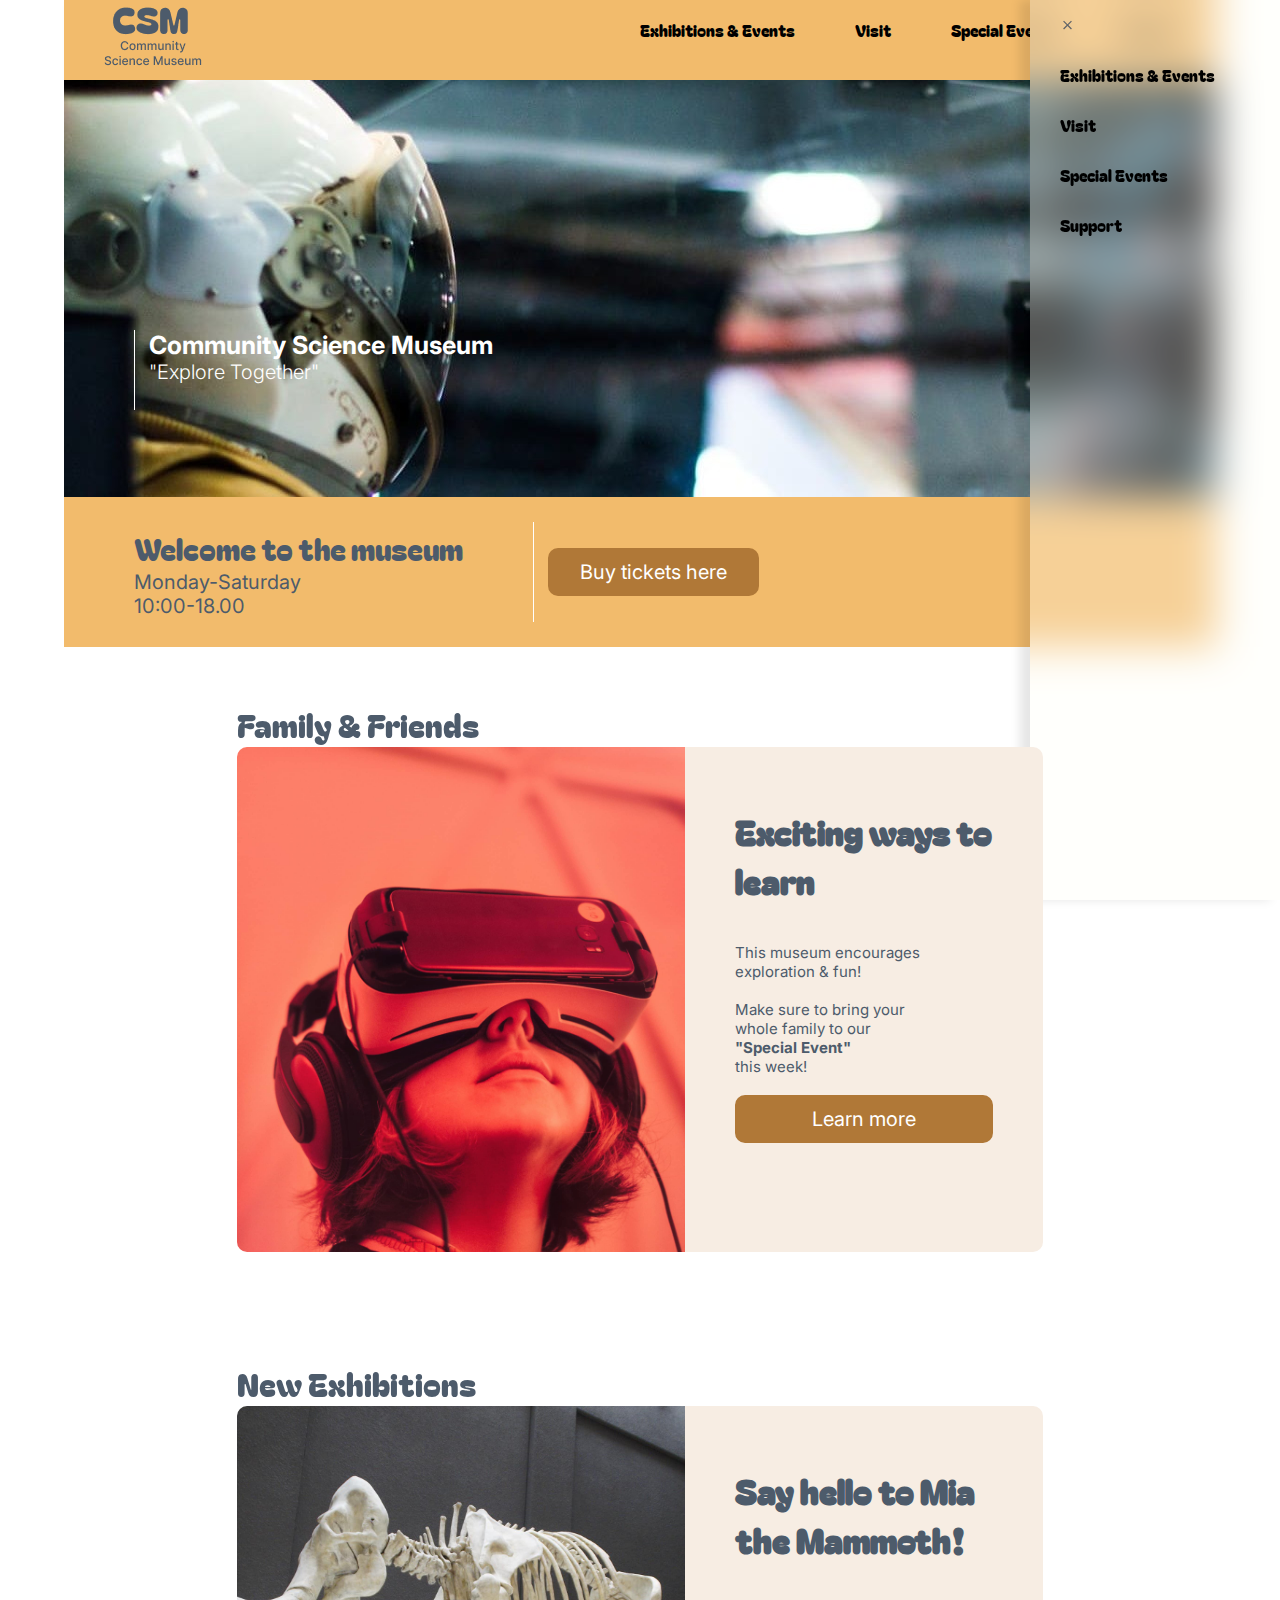
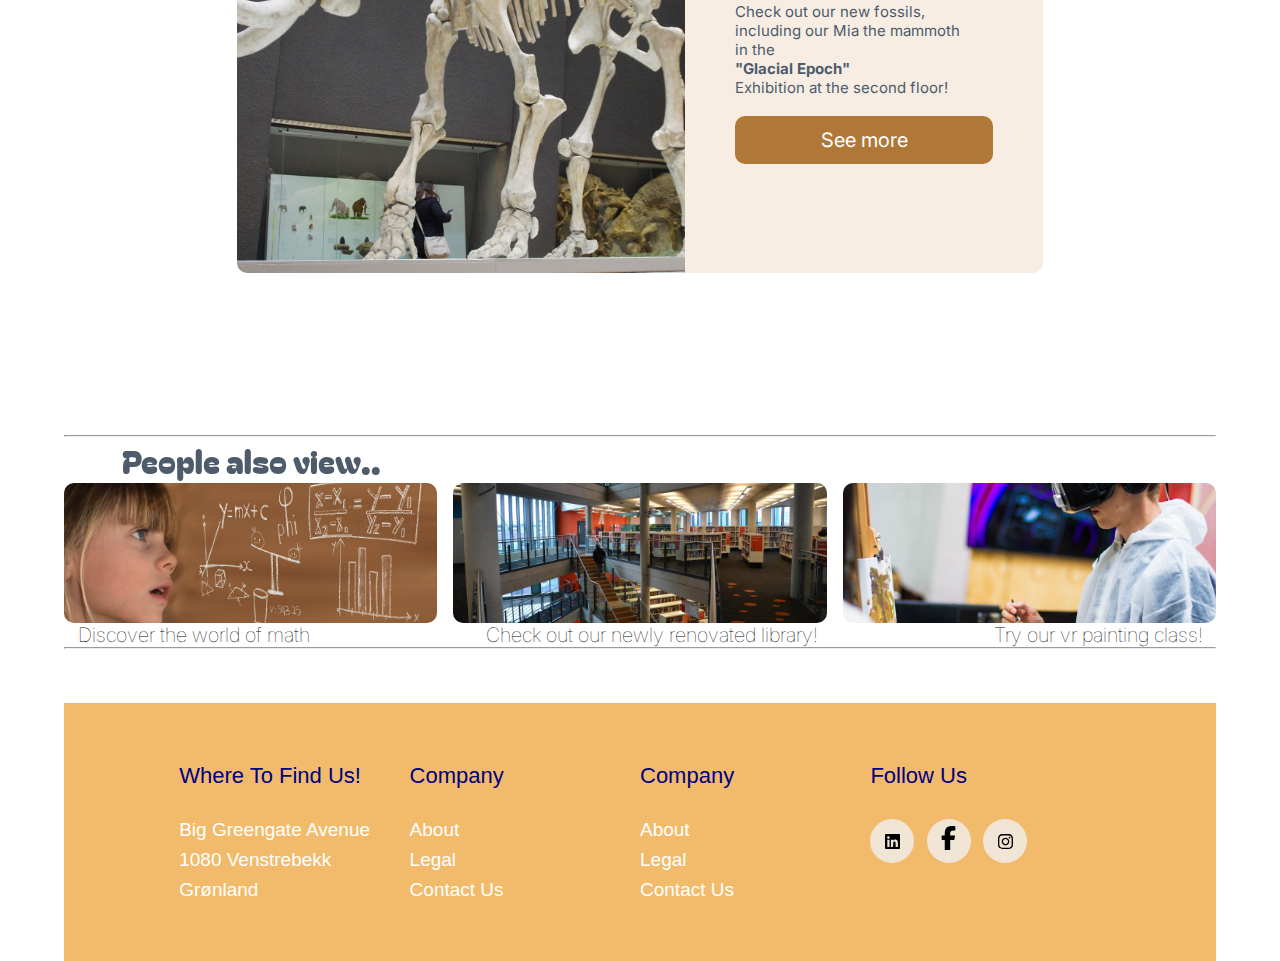
==== commit 825fc3f6: "responsiveness-footer-infoboxes" ====
--- a/index.html
+++ b/index.html
@@ -115,86 +115,60 @@
             
           </section>
         <br> <br> <br> <br> <br> <br> <br>
-        <h1 class="main-h1" id="main-h1-end">People also view..</h1>
         <br>
-        <section class="main-end-wrapper"> 
-            <br>   
+            <br> 
+            <hr>  
             <section class="info-box">
+                <h1 class="main-h1" id="main-h1-end">People also view..</h1>
                 <div class="infobox-wrapper">
-                    <div class="infoimg1">      
-                    </div>
-                    <svg height="7" width="300" xmlns="http://www.w3.org/2000/svg">
-                    <line x1="0" y1="10" x2="250" y2="10" style="stroke:grey;stroke-width:12" />
-                    </svg>
-                    <div class="info-text">Discover the world of math</div>
-                    <svg height="7" width="300" xmlns="http://www.w3.org/2000/svg">
-                    <line x1="0" y1="10" x2="250" y2="10" style="stroke:grey;stroke-width:12" />
-                    </svg>
+                    <div class="infoimg1"></div>
+                    <div class="infoimg2"></div>
+                    <div class="infoimg3"></div>
+                    
                 </div>
+            <div class="infotext-wrapper">
+                <div class="info-text">Discover the world of math</div>
+                <div class="info-text">Check out our newly renovated library!</div>
+                <div class="info-text">Try our vr painting class!</div>
+             </div>   
             </section>
-
-            <section class="info-box">
-                <div class="infobox-wrapper">
-                    <div class="infoimg2">      
-                    </div>
-                    <svg height="7" width="300" xmlns="http://www.w3.org/2000/svg">
-                    <line x1="0" y1="10" x2="250" y2="10" style="stroke:grey;stroke-width:12" />
-                    </svg>
-                    <div class="info-text">Check out our newly renovated library!</div>
-                    <svg height="7" width="300" xmlns="http://www.w3.org/2000/svg">
-                    <line x1="0" y1="10" x2="250" y2="10" style="stroke:grey;stroke-width:12" />
-                    </svg>
-                </div>
-            </section>
-            <section class="info-box">
-                <div class="infobox-wrapper">
-                    <div class="infoimg3">      
-                    </div>
-                     <svg height="7" width="300" xmlns="http://www.w3.org/2000/svg">
-                    <line x1="0" y1="10" x2="250" y2="10" style="stroke:grey;stroke-width:12" />
-                    </svg>
-                    <div class="info-text">Try our vr painting class!</div>
-                    <svg height="7" width="300" xmlns="http://www.w3.org/2000/svg">
-                    <line x1="0" y1="10" x2="250" y2="10" style="stroke:grey;stroke-width:12" />
-                    </svg>
-                </div>
-            </section>
-        </section>
+        <hr>
         </main>
          <br> <br> <br>
 
-        <footer class="footer-box">
-            <div class="footer-wrapper">
-                <div class="footer-content1">
-                <h3 class="footer-h">Where to find us!</h3>
-                    <ul class="footer">
-                        <li><a href="#">Greengate Avenue</a></li>
-                        <li><a href="#">1080 Venstrebekk</a></li>
-                        <li><a href="#">Contact</a></li>
-                        <li><a href="#">Oslo - Grønland</a></li>
-                        <li><a href="#">Contact Us!</a></li>
-                    </ul>
+        <footer>
+            <div class="footer-col">
+                <h4>Where to find us!</h4>
+                <ul>
+                    <li><a href="#">Big greengate avenue</a></li>
+                    <li><a href="#">1080 Venstrebekk</a></li>
+                    <li><a href="#">Grønland</a></li>
+                </ul>
+            </div>
+            <div class="footer-col">
+                <h4>Company</h4>
+                <ul>
+                    <li><a href="#">About</a></li>
+                    <li><a href="#">Legal</a></li>
+                    <li><a href="#">Contact us</a></li>
+                </ul>
+            </div>
+            <div class="footer-col">
+                <h4>Company</h4>
+                <ul>
+                    <li><a href="#">About</a></li>
+                    <li><a href="#">Legal</a></li>
+                    <li><a href="#">Contact us</a></li>
+                </ul>
+            </div>
+            <div class="footer-col">
+                <h4>Follow Us</h4>
+                <div class="links">
+                    <a href="#"><svg xmlns="http://www.w3.org/2000/svg" viewBox="0 0 448 512"><!--!Font Awesome Free 6.7.1 by @fontawesome - https://fontawesome.com License - https://fontawesome.com/license/free Copyright 2024 Fonticons, Inc.--><path d="M416 32H31.9C14.3 32 0 46.5 0 64.3v383.4C0 465.5 14.3 480 31.9 480H416c17.6 0 32-14.5 32-32.3V64.3c0-17.8-14.4-32.3-32-32.3zM135.4 416H69V202.2h66.5V416zm-33.2-243c-21.3 0-38.5-17.3-38.5-38.5S80.9 96 102.2 96c21.2 0 38.5 17.3 38.5 38.5 0 21.3-17.2 38.5-38.5 38.5zm282.1 243h-66.4V312c0-24.8-.5-56.7-34.5-56.7-34.6 0-39.9 27-39.9 54.9V416h-66.4V202.2h63.7v29.2h.9c8.9-16.8 30.6-34.5 62.9-34.5 67.2 0 79.7 44.3 79.7 101.9V416z"/></svg></a>
+                    <a href="#"><svg xmlns="http://www.w3.org/2000/svg" viewBox="0 0 320 512"><!--!Font Awesome Free 6.7.1 by @fontawesome - https://fontawesome.com License - https://fontawesome.com/license/free Copyright 2024 Fonticons, Inc.--><path d="M80 299.3V512H196V299.3h86.5l18-97.8H196V166.9c0-51.7 20.3-71.5 72.7-71.5c16.3 0 29.4 .4 37 1.2V7.9C291.4 4 256.4 0 236.2 0C129.3 0 80 50.5 80 159.4v42.1H14v97.8H80z"/></svg></a>
+                    <a href="#"><svg xmlns="http://www.w3.org/2000/svg" viewBox="0 0 448 512"><!--!Font Awesome Free 6.7.1 by @fontawesome - https://fontawesome.com License - https://fontawesome.com/license/free Copyright 2024 Fonticons, Inc.--><path d="M224.1 141c-63.6 0-114.9 51.3-114.9 114.9s51.3 114.9 114.9 114.9S339 319.5 339 255.9 287.7 141 224.1 141zm0 189.6c-41.1 0-74.7-33.5-74.7-74.7s33.5-74.7 74.7-74.7 74.7 33.5 74.7 74.7-33.6 74.7-74.7 74.7zm146.4-194.3c0 14.9-12 26.8-26.8 26.8-14.9 0-26.8-12-26.8-26.8s12-26.8 26.8-26.8 26.8 12 26.8 26.8zm76.1 27.2c-1.7-35.9-9.9-67.7-36.2-93.9-26.2-26.2-58-34.4-93.9-36.2-37-2.1-147.9-2.1-184.9 0-35.8 1.7-67.6 9.9-93.9 36.1s-34.4 58-36.2 93.9c-2.1 37-2.1 147.9 0 184.9 1.7 35.9 9.9 67.7 36.2 93.9s58 34.4 93.9 36.2c37 2.1 147.9 2.1 184.9 0 35.9-1.7 67.7-9.9 93.9-36.2 26.2-26.2 34.4-58 36.2-93.9 2.1-37 2.1-147.8 0-184.8zM398.8 388c-7.8 19.6-22.9 34.7-42.6 42.6-29.5 11.7-99.5 9-132.1 9s-102.7 2.6-132.1-9c-19.6-7.8-34.7-22.9-42.6-42.6-11.7-29.5-9-99.5-9-132.1s-2.6-102.7 9-132.1c7.8-19.6 22.9-34.7 42.6-42.6 29.5-11.7 99.5-9 132.1-9s102.7-2.6 132.1 9c19.6 7.8 34.7 22.9 42.6 42.6 11.7 29.5 9 99.5 9 132.1s2.7 102.7-9 132.1z"/></svg></a>
                 </div>
             </div>
-
-        <div class="footer-wrapper">
-            <h3 class="footer-h">Help and support</h3>
-            <ul class="footer">
-                <li><a href="#">FAQ</a></li>
-                <li><a href="#">Host an event</a></li>
-                <li><a href="#">Membership</a></li>
-                <li><a href="#">Support</a></li>
-            </ul>
-        </div>
-
-        <div class="footer-wrapper">
-            <h3 class="footer-h">Follow us</h3>
-            <ul class="footer">
-                <li><svg xmlns="http://www.w3.org/2000/svg" viewBox="0 0 512 512"><!--!Font Awesome Free 6.7.1 by @fontawesome - https://fontawesome.com License - https://fontawesome.com/license/free Copyright 2024 Fonticons, Inc.--><path d="M512 256C512 114.6 397.4 0 256 0S0 114.6 0 256C0 376 82.7 476.8 194.2 504.5V334.2H141.4V256h52.8V222.3c0-87.1 39.4-127.5 125-127.5c16.2 0 44.2 3.2 55.7 6.4V172c-6-.6-16.5-1-29.6-1c-42 0-58.2 15.9-58.2 57.2V256h83.6l-14.4 78.2H287V510.1C413.8 494.8 512 386.9 512 256h0z"/></svg>
-                <svg xmlns="http://www.w3.org/2000/svg" viewBox="0 0 448 512"><!--!Font Awesome Free 6.7.1 by @fontawesome - https://fontawesome.com License - https://fontawesome.com/license/free Copyright 2024 Fonticons, Inc.--><path d="M224.1 141c-63.6 0-114.9 51.3-114.9 114.9s51.3 114.9 114.9 114.9S339 319.5 339 255.9 287.7 141 224.1 141zm0 189.6c-41.1 0-74.7-33.5-74.7-74.7s33.5-74.7 74.7-74.7 74.7 33.5 74.7 74.7-33.6 74.7-74.7 74.7zm146.4-194.3c0 14.9-12 26.8-26.8 26.8-14.9 0-26.8-12-26.8-26.8s12-26.8 26.8-26.8 26.8 12 26.8 26.8zm76.1 27.2c-1.7-35.9-9.9-67.7-36.2-93.9-26.2-26.2-58-34.4-93.9-36.2-37-2.1-147.9-2.1-184.9 0-35.8 1.7-67.6 9.9-93.9 36.1s-34.4 58-36.2 93.9c-2.1 37-2.1 147.9 0 184.9 1.7 35.9 9.9 67.7 36.2 93.9s58 34.4 93.9 36.2c37 2.1 147.9 2.1 184.9 0 35.9-1.7 67.7-9.9 93.9-36.2 26.2-26.2 34.4-58 36.2-93.9 2.1-37 2.1-147.8 0-184.8zM398.8 388c-7.8 19.6-22.9 34.7-42.6 42.6-29.5 11.7-99.5 9-132.1 9s-102.7 2.6-132.1-9c-19.6-7.8-34.7-22.9-42.6-42.6-11.7-29.5-9-99.5-9-132.1s-2.6-102.7 9-132.1c7.8-19.6 22.9-34.7 42.6-42.6 29.5-11.7 99.5-9 132.1-9s102.7-2.6 132.1 9c19.6 7.8 34.7 22.9 42.6 42.6 11.7 29.5 9 99.5 9 132.1s2.7 102.7-9 132.1z"/></svg>
-                <svg xmlns="http://www.w3.org/2000/svg" viewBox="0 0 384 512"><!--!Font Awesome Free 6.7.1 by @fontawesome - https://fontawesome.com License - https://fontawesome.com/license/free Copyright 2024 Fonticons, Inc.--><path d="M376.6 84.5c11.3-13.6 9.5-33.8-4.1-45.1s-33.8-9.5-45.1 4.1L192 206 56.6 43.5C45.3 29.9 25.1 28.1 11.5 39.4S-3.9 70.9 7.4 84.5L150.3 256 7.4 427.5c-11.3 13.6-9.5 33.8 4.1 45.1s33.8 9.5 45.1-4.1L192 306 327.4 468.5c11.3 13.6 31.5 15.4 45.1 4.1s15.4-31.5 4.1-45.1L233.7 256 376.6 84.5z"/></svg></li>
-            </ul>
-        </div>
         </footer>
 
     </body>
--- a/styles.css
+++ b/styles.css
@@ -79,7 +79,7 @@
   width: 250px;
   background-color: rgba(255, 254, 247, 0.316);
   box-shadow: -10px 0 10px rgba(0, 0, 0, 0.1);
-  backdrop-filter: blur(10px);
+  backdrop-filter: blur(20px);
   display: flex;
   flex-direction: column;
   align-items: flex-start;
@@ -241,13 +241,6 @@
 	font-family: bagel;
 	font-size: 34px;
 }
-
-.main-end-wrapper{
-	display: flex;
-	flex-direction: row;
-	
-}
-
 #main-h1-end{
 	display: flex;
 	position: relative;
@@ -260,29 +253,87 @@
 .info-box{
 	/* border: black solid 2px; */
 	display: flex;
+
+	flex-direction: column;
 	width: 100%;
 	height: auto;
 	justify-content: center;
-}
-
+	/* background-color: #F7EDE3; */
+	border-radius: 10px;
+}
+@media(max-width:800px){
+	.info-box{
+		width: 100%;
+	}
+}
+.infobox-wrapper{
+	display: flex;
+	flex-direction: row;
+	width: 100%;
+	height: auto;
+	/* border: black solid; */
+	text-align: center;
+	gap: 1rem;
+}
+.infotext-wrapper{
+	display: flex;
+	flex-direction: row;
+	gap: 11rem;
+	text-align: center;
+	justify-content: center;
+	width: 100%;
+	height: auto;
+}
+@media(max-width:1100px){
+	.infotext-wrapper{
+		
+		gap: 3rem;
+	}
+}
+@media(max-width:1000px){
+	.infotext-wrapper{
+		
+		gap: 1rem;
+	}
+}
+@media(max-width:900px){
+	.infotext-wrapper{
+		
+		gap: 5px;
+	}
+}
+@media(max-width:800px){
+	.infotext-wrapper{
+		
+		gap: 5px;
+	}
+}
+.info-text{
+	font-family: inter, Impact, Haettenschweiler, 'Arial Narrow Bold', sans-serif;
+	font-weight:lighter;
+	font-size: 20px;
+}
+@media(max-width:800px){
+	.info-text{
+		font-size: 14px;
+	}
+}
 
 .infoimg1{
 	/* border: black solid 2px; */
-	width: 350px;
-	height: 200px;
+	width: 100%;
+	height: 140px;
 	background-image: url(Media/SemesterProject1/Images/learn-2405206_1920-min.jpg);
 	background-size:cover;
 	background-position: left;
 	background-repeat:no-repeat;
 	border-radius: 10px;
 }
-.infoimg1:hover{
-	transition: 0.3s;
-}
+
 .infoimg2{
 	/* border: black solid 2px; */
-	width: 350px;
-	height: 200px;
+	width: 100%;
+	height: 140px;
 	background-image: url(Media/SemesterProject1/Images/library-1132573_1920-min.jpg);
 	background-size:cover;
 	background-position: left;
@@ -291,25 +342,15 @@
 }
 .infoimg3{
 	/* border: black solid 2px; */
-	width: 350px;
-	height: 200px;
+	width: 100%;
+	height: 140px;
 	background-image: url(Media/SemesterProject1/Images/hero2-min.jpg);
 	background-size:cover;
 	background-position: left;
 	background-repeat:no-repeat;
 	border-radius: 10px;
 }
-.info-text{
-	display: flex;
-	justify-content: center;
-	font-family: inter, Impact, Haettenschweiler, 'Arial Narrow Bold', sans-serif;
-	font-weight:lighter;
-	font-size: 20px;
-}
-.info-box svg{
-	padding-left: 50px;
-	
-}
+
 
 
 
@@ -372,42 +413,94 @@
 	color: white;
 }
 /* End buttons */
-.footer-box{
-	display: flex;
-	justify-content: space-evenly;
-	flex-direction: row;
-	background-color: #F2BB6C;
-	font-family: inter;
-	width: 100%;
-	height: auto;
-	padding-top: 12px;
-}
-.footer-wrapper{
-	display: flex;
-	flex-direction: column;
-	padding: 0 30px;
-}
-
-.footer-box a{
-	list-style: none;
-	text-decoration: none;
-	color: black;
-}
-
-.footer-box li{
-	display: flex;
-	justify-content: space-around;
-	color: black;
-}
-.footer-box svg{
-	flex-direction: row;
-	width: 20px;
-	height: auto;
-}
-
-
-
-
-
-
-
+footer{
+  display: flex;
+  flex-wrap: wrap;
+  margin-top: auto;
+  background-color:#F2BB6C;
+  padding: 60px 10%;
+}
+
+footer ul{
+  list-style: none;
+}
+
+.footer-col{
+  width: 25%;
+}
+.footer-col h4{
+  margin-bottom: 30px;
+  font-weight: 400;
+  font-size: 22px;
+  color: navy;
+  text-transform:capitalize;
+}
+.footer-col h4::before{
+  content: '';
+  position:absolute;
+  left: 0;
+  bottom: -6px;
+  background-color: #27c0ac;
+  height: 3px;
+  width: 40px;
+}
+footer ul li:not(:last-child){
+  margin-bottom:8px;
+}
+footer ul li a{
+  display: block;
+  font-size: 19px;
+  text-transform: capitalize;
+  color: white;
+  text-decoration: none;
+  transition: 0.4s;
+}
+
+footer ul li a:hover{
+  color: grey;
+  padding-left: 2px;
+}
+.links a{
+  display: inline-block;
+  height: 44px;
+  width: 44px;
+  color: white;
+  background-color: rgba(240, 240, 240, 0.8);
+  margin: 0 8px 8px 0;
+  text-align: center;
+  line-height: 52px;
+  border-radius: 50%;
+  transition: 0.4s;
+}
+footer ul li a:hover{
+  color: #27c0ac;
+  padding-left: 2px;
+}
+
+svg{
+  width: 15px;
+}
+
+@media(max-width:740px){
+  .footer-col{
+    width: 50%;
+    margin-bottom: 30px;
+    text-align:center;
+  }
+}
+.footer-col h4::before{
+  all:unset;
+}
+
+@media(max-width: 600px){
+  .footer-col{
+    width: 100%;
+  }
+}
+
+
+
+
+
+
+
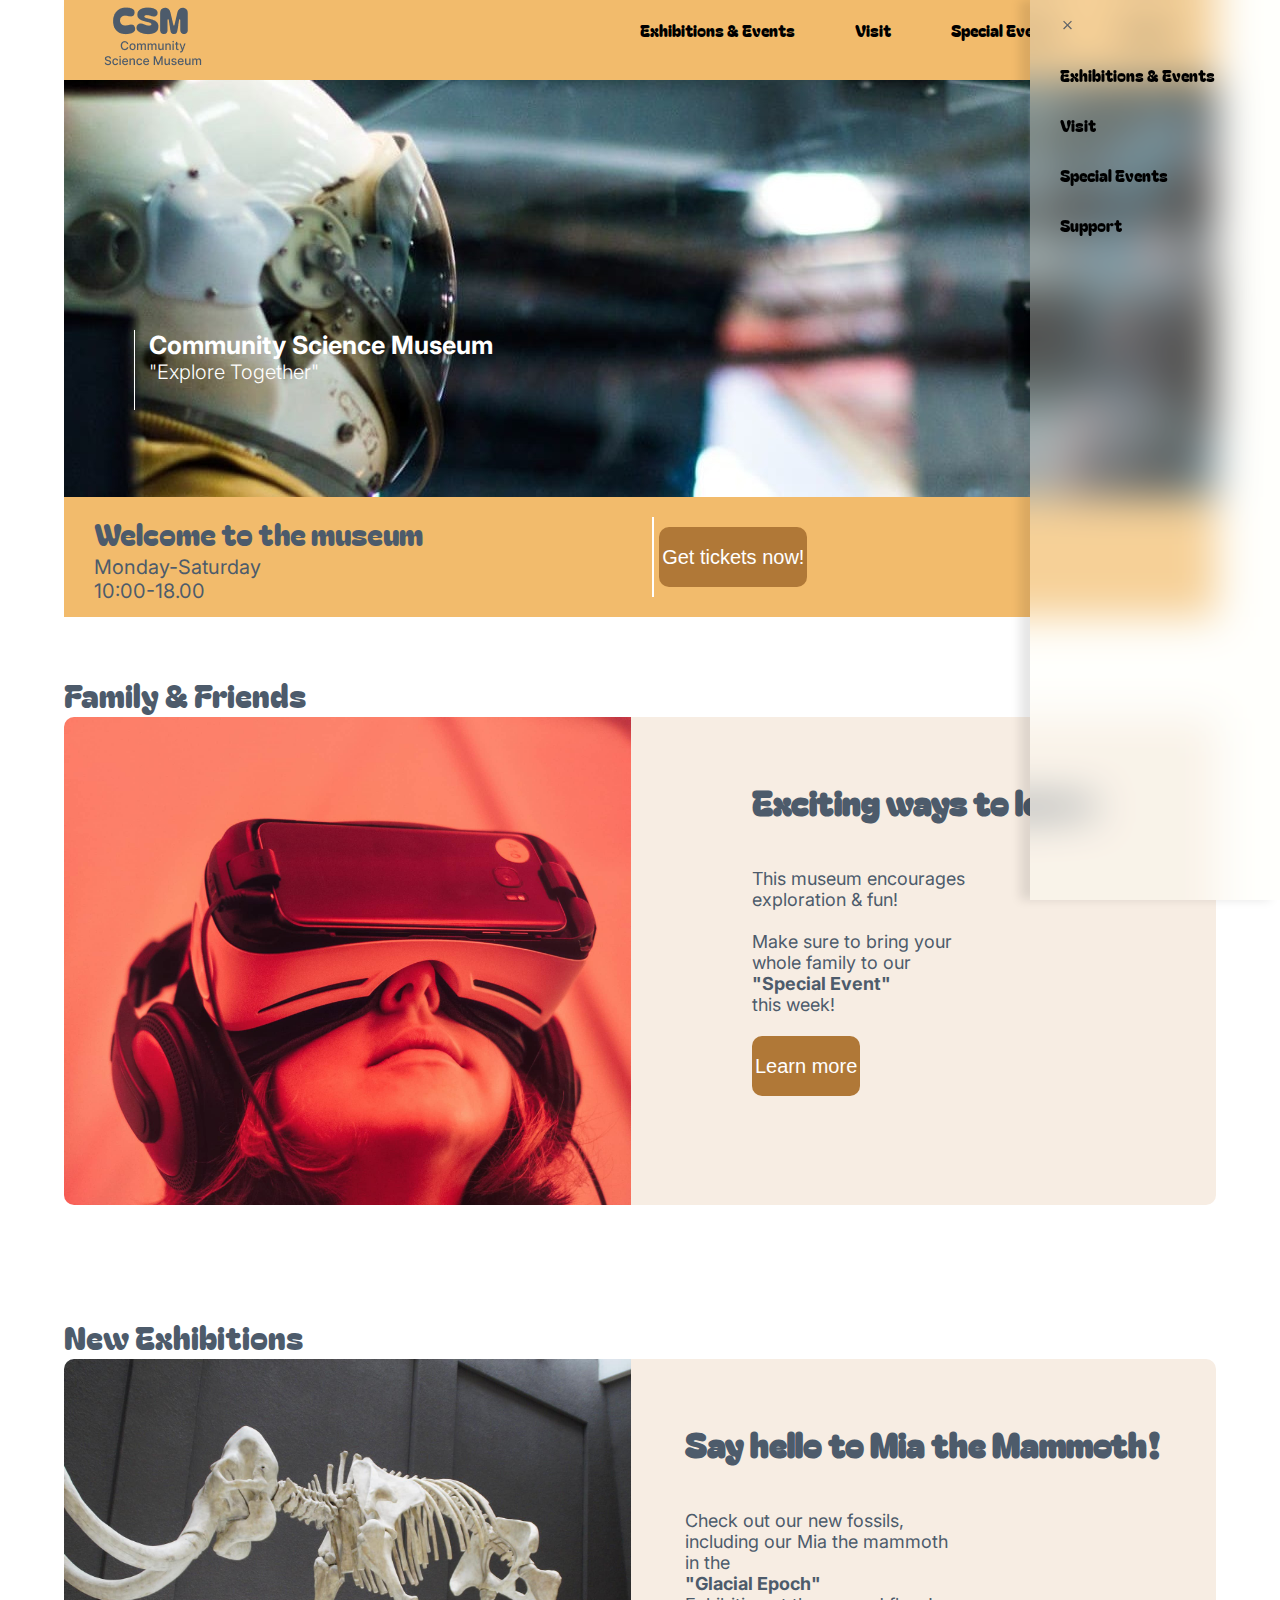
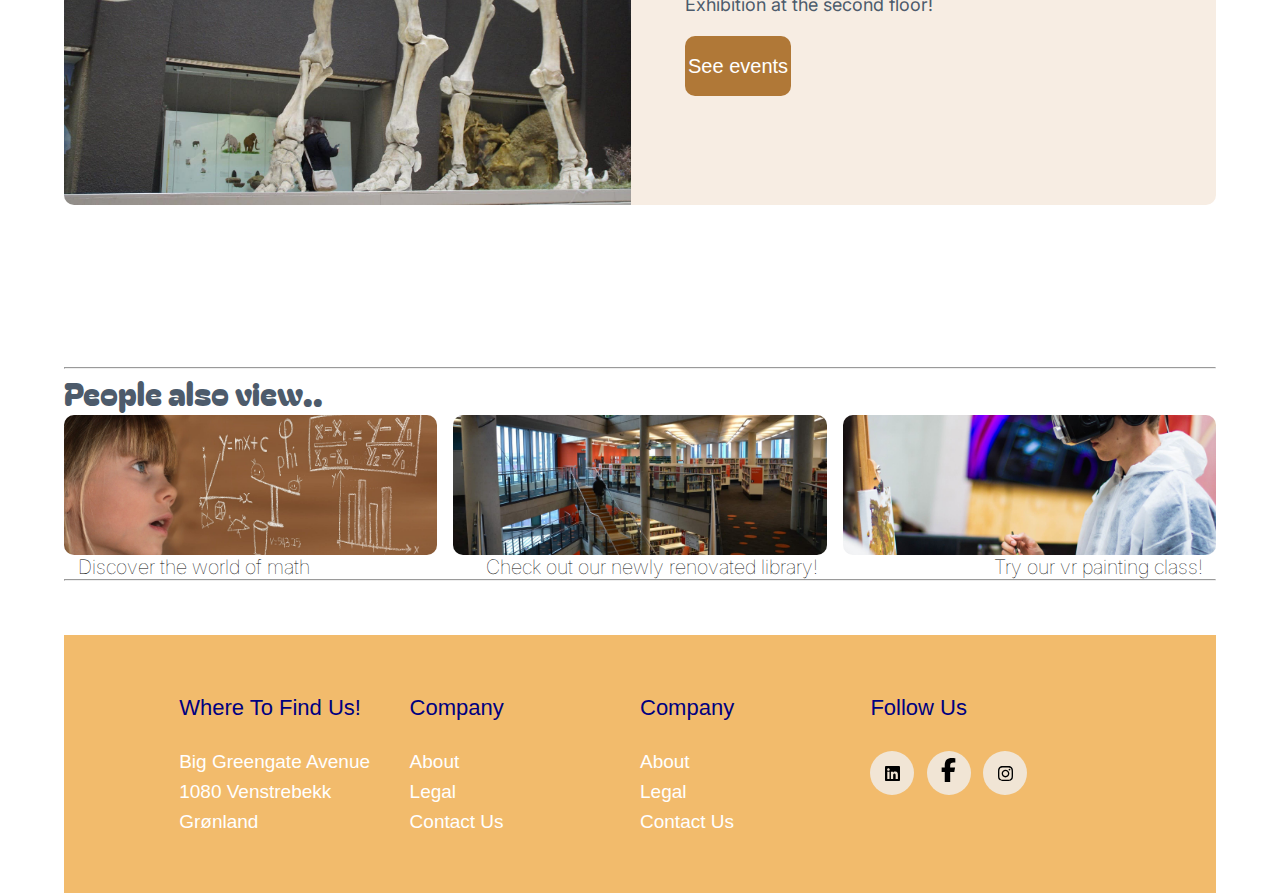
==== commit 2231df24: "responsivness" ====
--- a/index.html
+++ b/index.html
@@ -43,7 +43,6 @@
             }
         </script>  
         <section class="image-container">
-            <div class="hero-image"></div>
             <section class="hero-text">
             <svg height="80" width="40" xmlns="http://www.w3.org/2000/svg">
             <line x1="0" y1="0" x2="00" y2="100" style="stroke:white;stroke-width:2" />
@@ -61,14 +60,17 @@
             </section>
         <section class="events-box">
             <div class="events-text">
-            <div class="welcome-text">Welcome to the museum</div>
-            <div> Monday-Saturday</div>
-            <div>10:00-18.00</div>
-            </div>
-            <svg height="100" width="100" xmlns="http://www.w3.org/2000/svg">
-            <line x1="0" y1="0" x2="00" y2="200" style="stroke:white;stroke-width:2" />
-            </svg>
-            <button class="tickets-button"><a href="tickets.html">Buy tickets here</a></button>
+                <div class="welcome-text">Welcome to the museum</div>
+                <div> Monday-Saturday</div>
+                <div>10:00-18.00</div>
+                </div>
+                <svg height="120" width="100" xmlns="http://www.w3.org/2000/svg">
+                <line x1="0" y1="20" x2="00" y2="100" style="stroke:rgb(255, 255, 255);stroke-width:4" />
+                </svg>
+                
+            <div class="btn-special-wrapper">
+                    <a href="tickets.html"><button class="special-btn">Get tickets now!</button></a> 
+                    </div>
               
         </section>
         <br> <br> <br>
@@ -80,10 +82,12 @@
                 <div class="main-info">
                     
                     <br>
-                    <div class="main-text" id="main-text1"> <div class="title-maintext"><strong>Exciting ways to learn</strong></div> <br> <br>This museum encourages <br> exploration & fun! <br> <br> 
+                    <div class="main-text"> <div class="title-maintext"><strong>Exciting ways to learn</strong></div> <br> <br>This museum encourages <br> exploration & fun! <br> <br> 
                         Make sure to bring your <br> whole family to our <br> <strong>"Special Event"</strong> this week!
                         <br> <br>    
-                        <button class="tickets-button"><a href="special-event.html">Learn more</a></button>
+                        <div class="btn-special-wrapper">
+                    <a href="special-event.html"><button class="special-btn">Learn more</button></a> 
+                    </div>
                     </div>
                     
                     
@@ -107,7 +111,9 @@
                         in the <div class="maintext-strong">"Glacial Epoch"</div> Exhibition
                         at the second floor!
                         <br> <br>
-                        <button class="tickets-button"><a href="exhibitions-events.html">See more</a></button>
+                        <div class="btn-special-wrapper">
+                    <a href="exhibitions-events.html"><button class="special-btn">See events</button></a> 
+                    </div>
                     </div>
                 </div>
                 
--- a/tickets.css
+++ b/tickets.css
@@ -1,38 +1,4 @@
-.tickets-box-container{
-    width: 100%;
-    height: auto;
-    /* border: black solid; */
-}
 
-
-.tickets-boxes-wrapper{
-    display: flex;
-    justify-content: space-between;
-    position:relative;
-    left: 2%;
-    padding:10px;
-}
-
-
-
-.box1{
-    display: flex;
-    
-    flex-direction: column;
-    width: 450px;
-}
-
-.box2{
-    display: flex;
-    flex-direction: column;
-    width: 150px
-}
-
-.box-title{
-    display: flex;
-    font-weight: lighter;
-    font-family: bagel, Impact, Haettenschweiler, 'Arial Narrow Bold', sans-serif;
-}
 .tickets-info-boxes{
     display: flex;
     padding: 5px;
@@ -41,89 +7,33 @@
     height: 150px;
     /* border: black solid; */
     font-family: inter, Impact, Haettenschweiler, 'Arial Narrow Bold', sans-serif;
-    
     border-radius: 10px;
     background-color: #F7EDE3;
 }
 /* calender start */
-.tickets-box-container2{
+.calender-container{
     display: flex;
-    flex-direction: column;
-    justify-content: space-between;
+    flex-wrap: wrap;
+    flex-direction: row;
+    /* justify-content: center; */
     width: 100%;
     height: auto;
-    /* border: black solid; */
-    color: #4D5B6B;
-    font-weight: light;
-    font-family: bagel,Impact, Haettenschweiler, 'Arial Narrow Bold', sans-serif;
+    /* border:black solid; */
+    gap: 1rem;
 }
-
-
-.tickets-info-boxes2{
-    display: flex;
-    flex-direction: column;
-    align-items: center;
-    padding-bottom: 25px;
-    padding-top: 10px;
-    font-family: bagel, Impact, Haettenschweiler, 'Arial Narrow Bold', sans-serif;
-    color: #4D5B6B;
-    width: 100%;
-    height: 130px;
-    /* border: black solid; */
-    border-radius: 10px;
-    background-color: #F7EDE3;
-}
-.box-title3{
-    font-weight: bold;
-    font-size: larger;
-}
-.box-title5,
-.box-title4{
-    font-family: inter;
-    font-size: 14px;
-
-}
-.tickets-btns{
-    display: flex;
-    flex-direction: column;
-    justify-content: space-between;
-    padding: 10px;
-    padding-top: 65px;
-    padding-bottom: 65px;
-    width: 100%;
-    height: auto;
-
-}
-.calender-h1{
-    margin: 0 35px 5px;
-    font-weight: lighter;
-    font-family: bagel, Impact, Haettenschweiler, 'Arial Narrow Bold', sans-serif;
-}
-.calender-h3{
-    font-family: bagel;
-    color: #4D5B6B;
-    font-weight: 50;
-    margin: 0 35px 5px;
-    /* margin: 0 15px 30px; */
-
-}
-.calender-container{
-    display: flex;
-    padding: 30px;
-    width: 100%;
-    height: auto;
     
-}
 .calender-wrapper{
-    width: 380px;
+    max-width: 380px;
     height: auto;
     background:#F2BB6C;
     display: flex;
     flex-direction: column;
-    border: black solid 1px;
-    box-shadow: 0 10px 10px 5px rgba(0, 0, 0, 0.5);
-    
+    /* margin-right:auto; */
+    /* border: black solid 1px; */
+    box-shadow: 0 10px 10px 5px rgba(0, 0, 0, 0.5);   
 }
+
+
 .date{
     width: 380px;
     padding: 25px;
@@ -151,8 +61,120 @@
 }
 .number:hover,
 .number-pre:hover{
+    cursor: pointer;
     border: 2px solid rgba(0, 0, 0, 0.4);
 }
 .number-pre{
     color: rgba(0, 0, 0, 0.4);
-}+}
+/*  */
+/*  */
+.tickets-box-container2{
+    display: flex;
+    flex-direction: column;
+    width: 370px;
+    height: auto;
+    /* border: black solid; */
+    gap: 1rem;
+    color: #4D5B6B;
+    font-family: bagel,Impact, Haettenschweiler, 'Arial Narrow Bold', sans-serif;
+}
+
+.tickets-info-boxes2{
+    display: flex;
+    flex-direction: column;
+    align-items: center;
+    padding-bottom: 25px;
+    padding-top: 10px;
+    font-family: bagel, Impact, Haettenschweiler, 'Arial Narrow Bold', sans-serif;
+    color: #4D5B6B;
+    width: 100%;
+    height: auto;
+    /* border: black solid; */
+    border-radius: 10px;
+    background-color: #F7EDE3;
+}
+.tickets-info-boxes3{
+    display: flex;
+    flex-direction: column;
+    align-items: center;
+    padding-bottom: 25px;
+    padding-top: 10px;
+    font-family: bagel, Impact, Haettenschweiler, 'Arial Narrow Bold', sans-serif;
+    color: #4D5B6B;
+    width: 100%;
+    height: auto;
+    /* border: black solid; */
+    border-radius: 10px;
+    background-color: #F7EDE3;
+}
+.tickets-info-boxes4{
+    display: flex;
+    flex-direction: column;
+    align-items: center;
+    padding-bottom: 25px;
+    padding-top: 10px;
+    font-family: bagel, Impact, Haettenschweiler, 'Arial Narrow Bold', sans-serif;
+    color: #4D5B6B;
+    width: 100%;
+    height: auto;
+    /* border: black solid; */
+    border-radius: 10px;
+    background-color: #F7EDE3;
+}
+.box-title3{
+    font-weight: bold;
+    font-size: larger;
+}
+.box-title5,
+.box-title4{
+    font-family: inter;
+    font-size: 14px;
+
+}
+.calender-h1{
+    margin: 0 35px 5px;
+    font-weight: lighter;
+    font-family: bagel, Impact, Haettenschweiler, 'Arial Narrow Bold', sans-serif;
+}
+.calender-h3{
+    font-family: bagel;
+    color: #4D5B6B;
+    font-weight: 50;
+    margin: 0 35px 5px;
+    /* margin: 0 15px 30px; */
+
+}
+
+.ticekts-text{
+    display: flex;
+    flex-direction: column;
+    flex-wrap: wrap;
+    background-color: #f7ede386;
+    justify-content: flex-start;
+    text-align: center;
+    max-width: 444px;
+    height: auto;
+    padding: 1rem;
+    border-radius: 20px;
+    margin-left: auto;
+}
+@media(max-width:1200px){
+    .ticekts-text{
+        margin-right:auto;
+    }
+}
+.tickets-h1{
+    font-family: bagel, Impact, Haettenschweiler, 'Arial Narrow Bold', sans-serif;
+
+}
+.tickets-h2{
+    font-family: inter, Impact, Haettenschweiler, 'Arial Narrow Bold', sans-serif;
+}
+.tickets-btns{
+    display: flex;
+    flex-direction: column;
+    width: 100%;
+    height: auto;
+    border: black solid;
+}
--- a/styles.css
+++ b/styles.css
@@ -153,10 +153,11 @@
 	display: flex;
 	/* justify-content: space-around; */
 	/* border: black solid; */
-	height: 150px;
-	width: auto;
+	height: auto;
+	width: 100%;
 	background-color: #F2BB6C;
 	align-items: center;
+	
 }
 
 .events-text{
@@ -165,7 +166,9 @@
 	font-family: inter;
 	font-size: 20px;
 	color: #4D5B6B;
-	padding: 0 70px;
+	padding: 5px 30px;
+	width: 100%;
+	height: auto;
 }
 .welcome-text{
 	font-family: bagel;
@@ -176,27 +179,24 @@
 /* Body-starts here */
 .main-h1{
 	display: flex;
-	position: relative;
-	left: 15%;
 	font-family: bagel;
 	color: #4D5B6B;
 	font-weight: 200;
 }
 .main-container {
   display: flex;
-  width: 70%;
-  position: relative;
-  left: 15%;
+  width: 100%;
+  height: auto;
 }
 .main-wrapper {
   display: flex;
   flex-wrap: wrap;
-  width: 70%;
+  width: 60%;
   border-top-right-radius: 10px;
   border-bottom-right-radius: 10px;
   height: auto;
   /* border: 50px solid #0f2624; */
-  justify-content: right;
+  justify-content: center;
   background-color: #F7EDE3;
   color: black;
   padding-top: 42px;
@@ -206,7 +206,7 @@
 }
 .main1-img {
   background-image: url(Media/SemesterProject1/Images/main1.jpg);	
-  width: 100%;
+  width: 60%;
   height: auto;
   background-size: cover;
   background-repeat: no-repeat;
@@ -214,24 +214,40 @@
   border-top-left-radius: 10px;
   border-bottom-left-radius: 10px;
 }
+@media(max-width:900px){
+	.main1-img{
+		width: 90%;
+		background-position: center;
+	}
+}	
 .main2-img{
 	background-image: url(Media/SemesterProject1/Images/mammoth-1257288_1920-min.jpg);
-	width: 100%;
+	width: 60%;
  	height: auto;
   	background-size: cover;
 	background-repeat: no-repeat;
   	background-position: center;
   	border-top-left-radius: 10px;
-  	border-bottom-left-radius: 10px;	
-}
-
+  	border-bottom-left-radius: 10px;
+}
+@media(max-width:900px) {
+	.main2-img{
+		width: 90%;
+		background-position: center;
+	}
+}
 .main-text{
 	display: flex;
 	flex-direction: column;
 	color: #4D5B6B;
 	font-family: inter;
-	font-size: 15px;
+	font-size: 18px;
 	/* right: 80px; */
+}
+@media(max-width:900px){
+	.main-text{
+		font-size: 14px;
+	}
 }
 .maintext-strong{
 	font-weight: bolder;
@@ -241,13 +257,29 @@
 	font-family: bagel;
 	font-size: 34px;
 }
+@media(max-width:1200px){
+	.title-maintext{
+		font-size: 25px;
+	}
+}
+
+@media(max-width:900px){
+	.title-maintext{
+		font-size: 20px;
+	}
+}
+
+
+
 #main-h1-end{
-	display: flex;
-	position: relative;
-	left: 5%;
 	font-family: bagel;
 	color: #4D5B6B;
 	font-weight: 200;
+}
+@media(max-width:900px){
+	.main-h1{
+		font-size: 25px;
+	}
 }
 
 .info-box{
@@ -355,41 +387,50 @@
 
 
 /* buttons */
+
 .tickets-button{
 	background-color: #B07837;
-	border: #B07837 solid 12px;
-	font-size: 20px;
+	border: none;
 	border-radius: 10px;
-	padding: 0 20px;
+	width: 150px;
+	height: auto;
+	font-family: inter, Impact, Haettenschweiler, 'Arial Narrow Bold', sans-serif;
+}
+.tickets-button a{
 	
-}
-.tickets-button a{
-	color: white;
 	text-decoration: none;
 	list-style: none;
-	font-family: inter;
-}
-
-.btn-main1{
-	border: #B07837 solid 3px;
-	text-decoration: none;
-}
+	color: white;
+}
+
 .btn-special-wrapper{
 	width: 100%;
 	height: auto;
-	display: flex;
-	justify-content: center;
 }
 .special-btn:hover{
 	cursor: pointer;
 }
+.btn-special-wrapper{
+	width: 100%;
+	height: auto;
+}
+
 .special-btn{
 	background-color: #B07837;
 	color: white;
-	font-size: larger;
+	font-size:20px;
+	border: none;
+	padding: 3px;
 	border-radius: 10px;
-	width: 200px;
-	height: 40px;
+	max-width: 160px;
+	height: 60px;
+}
+
+@media(max-width:600px){
+	.special-btn{
+		font-size:16px;
+		height: 50px;
+	}
 }
 .special-btn a{
 	list-style: none;
@@ -400,9 +441,7 @@
 	background-color: #281600;
 }
 
-.tickets-button:hover{
-	color: #281600;
-}
+
 a:hover{
 	color: #281600;
 }
@@ -473,7 +512,7 @@
   transition: 0.4s;
 }
 footer ul li a:hover{
-  color: #27c0ac;
+  color: #6c807d;
   padding-left: 2px;
 }
 
--- a/exhibitions-events.css
+++ b/exhibitions-events.css
@@ -65,3 +65,8 @@
   color: #4d5b6b;
   font-size: larger;
 }
+
+#btn-special-wrapper{
+	display: flex;
+  justify-content: center;
+}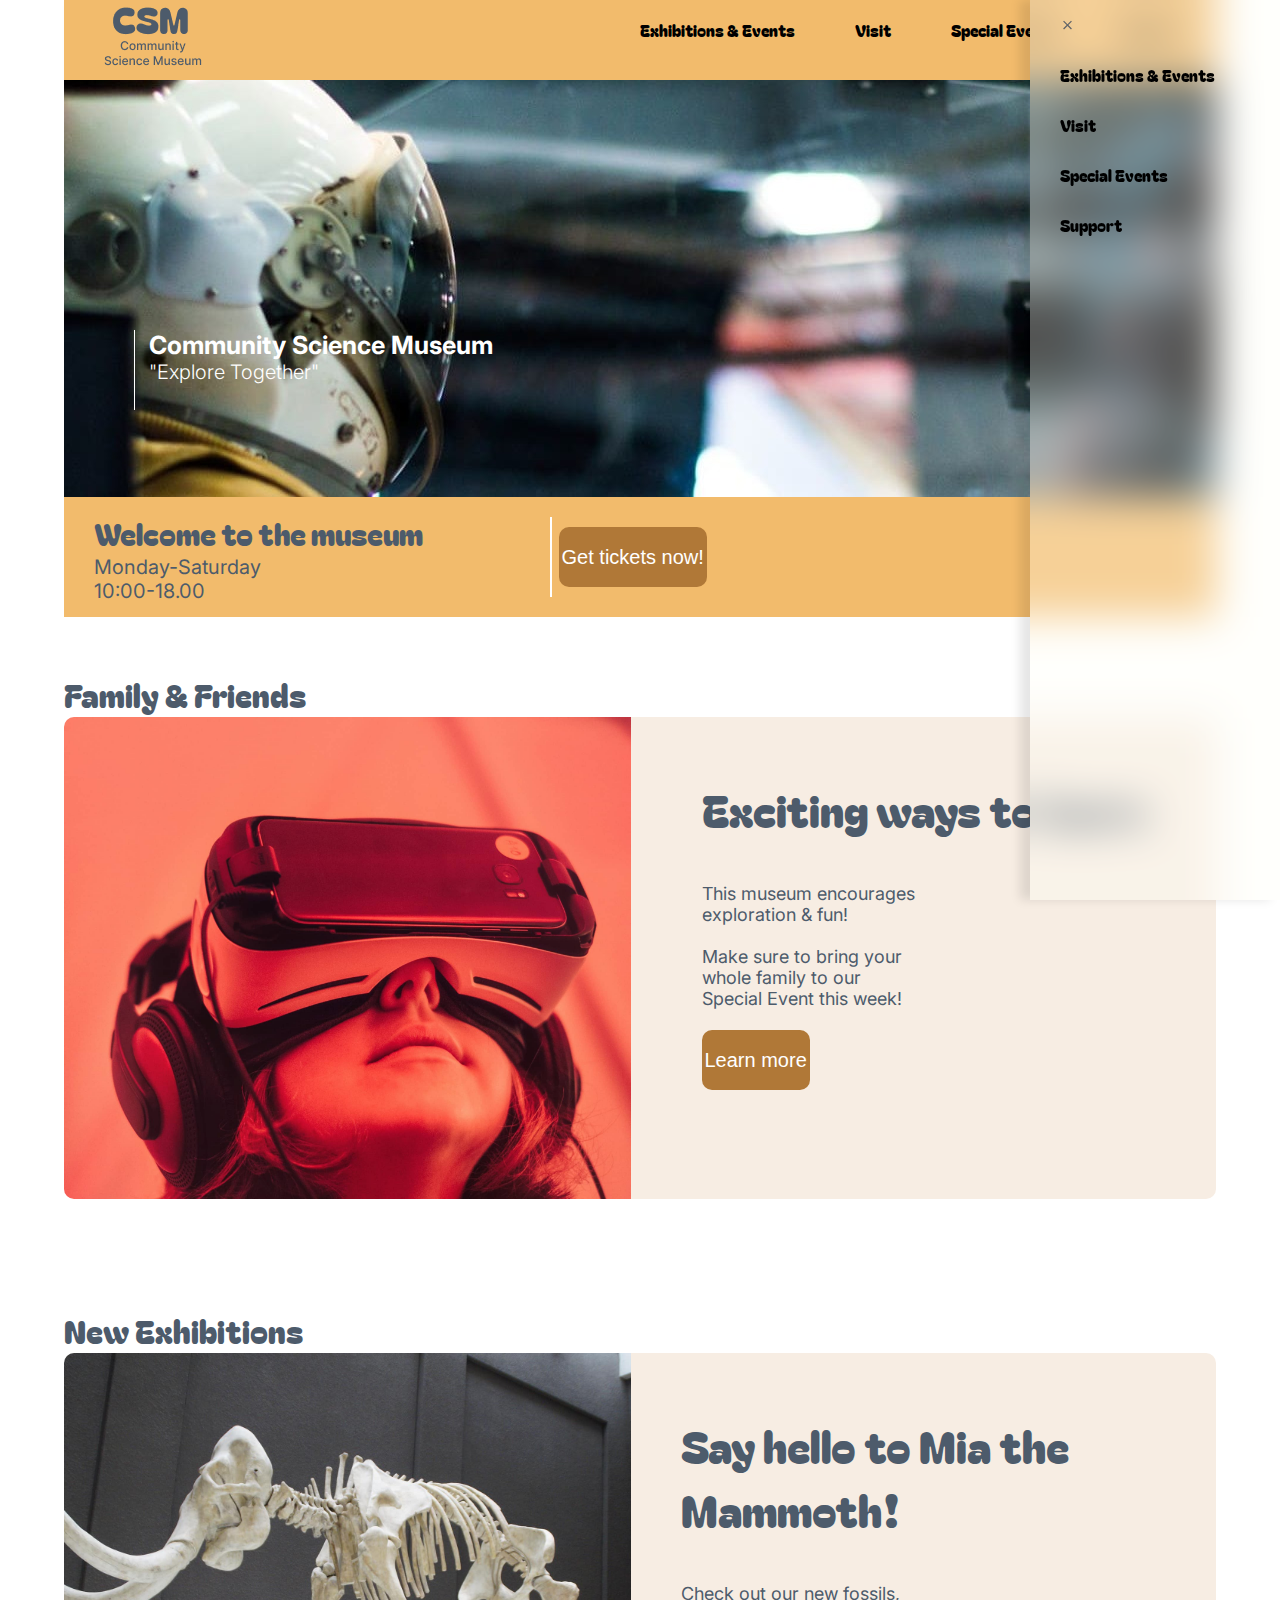
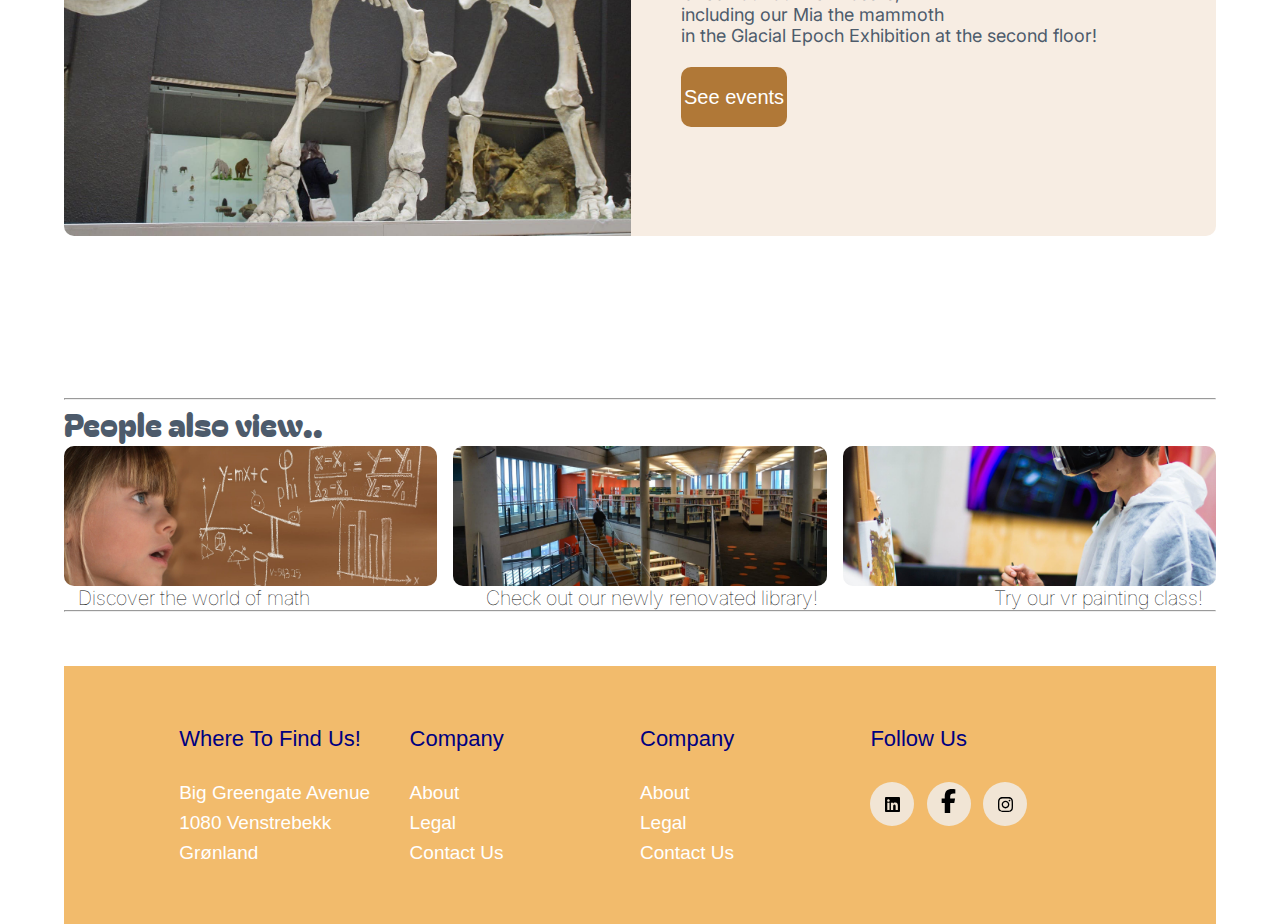
==== commit 0bf91f6a: "readme-responsiveness" ====
--- a/index.html
+++ b/index.html
@@ -4,6 +4,9 @@
         <meta charset="UTF-8">
         <meta name="viewport" content="width=device-width, initial-scale=1.0">
         <meta name="description" content="Are you a teacher, family member, or just someone looking for something exciting? Come down to Community science museum!">
+        <meta name="keywords" content="museum, community, science, shcool, events, mammoth, vr">
+        <meta name="author" content="Simon Isefjær">
+        <title>Community Science Museum</title>
         <link rel="stylesheet" href="tickets.css">
         <link rel="stylesheet" href="styles.css">
         <link rel="stylesheet" href="special-event.css">
@@ -22,7 +25,7 @@
                 <li><a href="#">Support</a></li>
             </ul>
             <ul>
-                <li><a href="index.html"><img src="Media/SemesterProject1/Images/logo.png" alt="logo for community "></a></li>
+                <li><a href="index.html"><img src="Media/SemesterProject1/Images/logo.png" alt="logo for csm "></a></li>
                 <li class="hideonMobile"><a href="exhibitions-events.html">Exhibitions & Events</a></li>
                 <li class="hideonMobile"><a href="tickets.html">Visit</a></li>
                 <li class="hideonMobile"><a href="special-event.html">Special Events</a></li>
@@ -32,7 +35,7 @@
             </ul>
         </nav>
 
-        <script>
+        <script>   
             function showSidebar(){
                 const sidebar = document.querySelector('.sidebar')
                 sidebar.style.display='flex'
@@ -41,7 +44,8 @@
                 const sidebar = document.querySelector('.sidebar')
                 sidebar.style.display='none'
             }
-        </script>  
+        </script> 
+         <!--the script is only to make the navbar and footer responsive, i do not use it in any other way in this project  -->
         <section class="image-container">
             <section class="hero-text">
             <svg height="80" width="40" xmlns="http://www.w3.org/2000/svg">
@@ -82,8 +86,8 @@
                 <div class="main-info">
                     
                     <br>
-                    <div class="main-text"> <div class="title-maintext"><strong>Exciting ways to learn</strong></div> <br> <br>This museum encourages <br> exploration & fun! <br> <br> 
-                        Make sure to bring your <br> whole family to our <br> <strong>"Special Event"</strong> this week!
+                    <div class="main-text"> <div class="title-maintext">Exciting ways to learn</div> <br> <br>This museum encourages <br> exploration & fun! <br> <br> 
+                        Make sure to bring your <br> whole family to our <br> Special Event this week!
                         <br> <br>    
                         <div class="btn-special-wrapper">
                     <a href="special-event.html"><button class="special-btn">Learn more</button></a> 
@@ -106,9 +110,10 @@
                 <div class="main-info">
                     
                     <br>
-                    <div class="main-text" id="main-text2"> <div class="title-maintext"><strong>Say hello to Mia the Mammoth!</strong></div> <br> <br>Check out our new fossils, <br>
+                    <div class="main-text" id="main-text2"> 
+                        <div class="title-maintext">Say hello to Mia the Mammoth!</div> <br> <br>Check out our new fossils, <br>
                         including our Mia the mammoth <br>
-                        in the <div class="maintext-strong">"Glacial Epoch"</div> Exhibition
+                        in the Glacial Epoch Exhibition
                         at the second floor!
                         <br> <br>
                         <div class="btn-special-wrapper">
--- a/tickets.css
+++ b/tickets.css
@@ -15,11 +15,16 @@
     display: flex;
     flex-wrap: wrap;
     flex-direction: row;
-    /* justify-content: center; */
     width: 100%;
     height: auto;
+    justify-content: center;
     /* border:black solid; */
     gap: 1rem;
+}
+@media(max-width:1100px){
+    .calender-container{
+        display: block;
+    }
 }
     
 .calender-wrapper{
@@ -80,6 +85,7 @@
     font-family: bagel,Impact, Haettenschweiler, 'Arial Narrow Bold', sans-serif;
 }
 
+
 .tickets-info-boxes2{
     display: flex;
     flex-direction: column;
@@ -93,6 +99,10 @@
     /* border: black solid; */
     border-radius: 10px;
     background-color: #F7EDE3;
+}
+.tickets-info-boxes2:hover{
+    background-color: #c8b19b;
+    cursor: pointer;
 }
 .tickets-info-boxes3{
     display: flex;
@@ -108,6 +118,10 @@
     border-radius: 10px;
     background-color: #F7EDE3;
 }
+.tickets-info-boxes3:hover{
+    background-color: #c8b19b;
+    cursor: pointer;
+}
 .tickets-info-boxes4{
     display: flex;
     flex-direction: column;
@@ -121,6 +135,10 @@
     /* border: black solid; */
     border-radius: 10px;
     background-color: #F7EDE3;
+}
+.tickets-info-boxes4:hover{
+    background-color: #c8b19b;
+    cursor: pointer;
 }
 .box-title3{
     font-weight: bold;
@@ -153,17 +171,14 @@
     background-color: #f7ede386;
     justify-content: flex-start;
     text-align: center;
-    max-width: 444px;
+    max-width: 400px;
     height: auto;
     padding: 1rem;
     border-radius: 20px;
-    margin-left: auto;
+    /* margin-left: auto; */
 }
-@media(max-width:1200px){
-    .ticekts-text{
-        margin-right:auto;
-    }
-}
+
+
 .tickets-h1{
     font-family: bagel, Impact, Haettenschweiler, 'Arial Narrow Bold', sans-serif;
 
--- a/styles.css
+++ b/styles.css
@@ -104,7 +104,7 @@
   }
   
 }
-@media(max-width: 600px){
+@media(max-width: 700px){
   .sidebar{
     width: 100%;
   }
@@ -167,7 +167,7 @@
 	font-size: 20px;
 	color: #4D5B6B;
 	padding: 5px 30px;
-	width: 100%;
+	width: 70%;
 	height: auto;
 }
 .welcome-text{
@@ -255,7 +255,7 @@
 }
 .title-maintext{
 	font-family: bagel;
-	font-size: 34px;
+	font-size: 44px;
 }
 @media(max-width:1200px){
 	.title-maintext{
@@ -520,7 +520,7 @@
   width: 15px;
 }
 
-@media(max-width:740px){
+@media(max-width:840px){
   .footer-col{
     width: 50%;
     margin-bottom: 30px;
@@ -531,7 +531,7 @@
   all:unset;
 }
 
-@media(max-width: 600px){
+@media(max-width: 700px){
   .footer-col{
     width: 100%;
   }
--- a/exhibitions-events.css
+++ b/exhibitions-events.css
@@ -28,6 +28,7 @@
   display: flex;
   /* border: black solid; */
   width: 100%;
+  height: auto;
   flex-direction: column;
 }
 
@@ -54,7 +55,7 @@
   font-family: bagel, Impact, Haettenschweiler, "Arial Narrow Bold", sans-serif;
   /* text-align: center; */
   color: #4d5b6b;
-  font-size: 1.5rem;
+  font-size: 24px;
 }
 
 .exhibition-text1 {
@@ -63,7 +64,8 @@
   text-align: center;
   font-family: inter, Impact, Haettenschweiler, "Arial Narrow Bold", sans-serif;
   color: #4d5b6b;
-  font-size: larger;
+  padding: 1rem;
+  font-size: 20px;
 }
 
 #btn-special-wrapper{
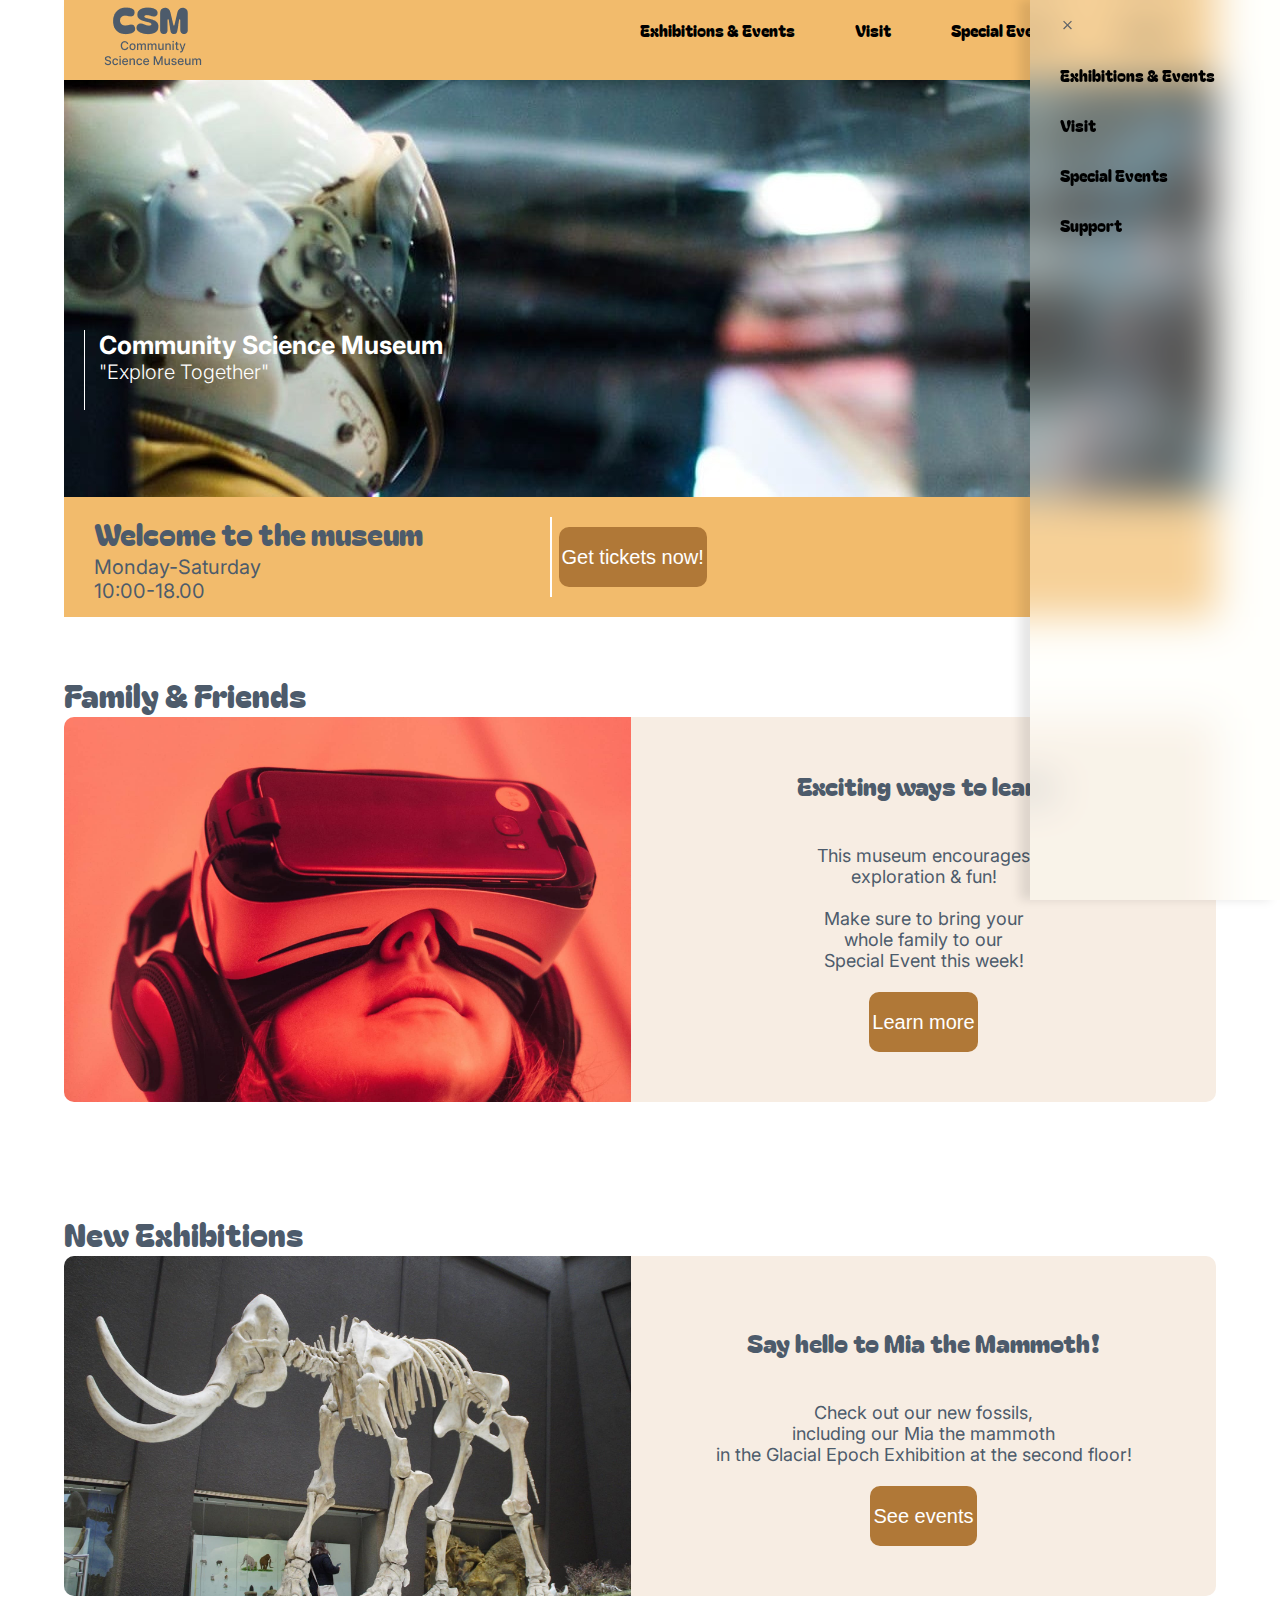
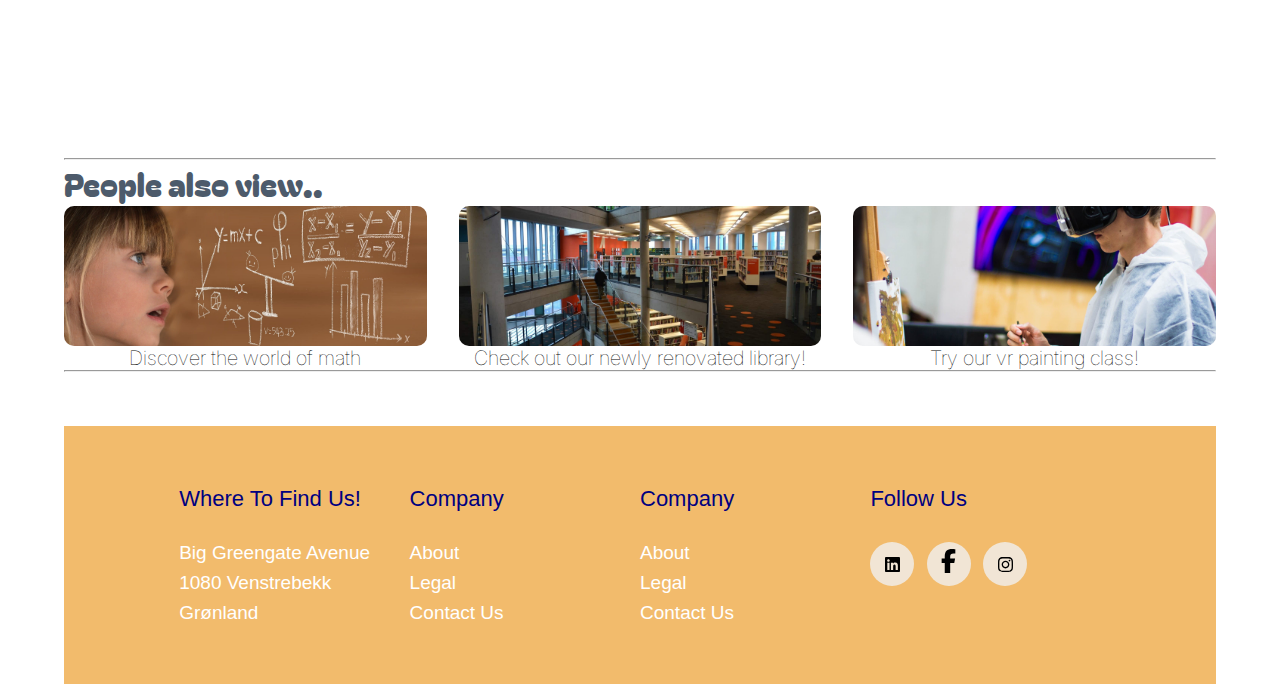
==== commit 07108a57: "Master-branch" ====
--- a/index.html
+++ b/index.html
@@ -62,12 +62,14 @@
                 <div>"Explore Together"</div> -->
              </div>
             </section>
-        <section class="events-box">
+         <section class="events-box">
             <div class="events-text">
-                <div class="welcome-text">Welcome to the museum</div>
-                <div> Monday-Saturday</div>
+            <div class="welcome-text">Welcome to the museum</div>
+                <div class="date-time-events"> Monday-Saturday
                 <div>10:00-18.00</div>
                 </div>
+                
+            </div>
                 <svg height="120" width="100" xmlns="http://www.w3.org/2000/svg">
                 <line x1="0" y1="20" x2="00" y2="100" style="stroke:rgb(255, 255, 255);stroke-width:4" />
                 </svg>
@@ -82,9 +84,7 @@
         <h1 class="main-h1">Family & Friends</h1>
         <section class="main-container">
             <div class="main1-img"></div>
-            <div class="main-wrapper">
-                <div class="main-info">
-                    
+            <div class="main-wrapper">    
                     <br>
                     <div class="main-text"> <div class="title-maintext">Exciting ways to learn</div> <br> <br>This museum encourages <br> exploration & fun! <br> <br> 
                         Make sure to bring your <br> whole family to our <br> Special Event this week!
@@ -92,11 +92,7 @@
                         <div class="btn-special-wrapper">
                     <a href="special-event.html"><button class="special-btn">Learn more</button></a> 
                     </div>
-                    </div>
-                    
-                    
-                </div>
-                
+                    </div>  
             </div>
             
         </section>
@@ -132,16 +128,19 @@
             <section class="info-box">
                 <h1 class="main-h1" id="main-h1-end">People also view..</h1>
                 <div class="infobox-wrapper">
+                    <div class="infotext-container">
                     <div class="infoimg1"></div>
+                    <div class="info-text">Discover the world of math</div>
+                    </div>
+                    <div class="infotext-container">
                     <div class="infoimg2"></div>
+                    <div class="info-text">Check out our newly renovated library!</div>
+                    </div>
+                    <div class="infotext-container">
                     <div class="infoimg3"></div>
-                    
-                </div>
-            <div class="infotext-wrapper">
-                <div class="info-text">Discover the world of math</div>
-                <div class="info-text">Check out our newly renovated library!</div>
-                <div class="info-text">Try our vr painting class!</div>
-             </div>   
+                    <div class="info-text">Try our vr painting class!
+                    </div>
+                </div>       
             </section>
         <hr>
         </main>
--- a/tickets.css
+++ b/tickets.css
@@ -55,10 +55,10 @@
 .number,
 .number-pre
 {
-    font-size: 18px;
+    font-size: 16px;
     color: white;
     height: 45px;
-    width: 45px;
+    width: 42px;
     display: flex;
     align-items: center;
     justify-content: center;
@@ -83,6 +83,13 @@
     gap: 1rem;
     color: #4D5B6B;
     font-family: bagel,Impact, Haettenschweiler, 'Arial Narrow Bold', sans-serif;
+}
+@media(max-width:390px){
+    .tickets-box-container2{
+        width: 320px;
+        text-align: center;
+    }
+    
 }
 
 
--- a/styles.css
+++ b/styles.css
@@ -124,6 +124,13 @@
 	width: 100%;
 	height: 417px;
 }
+@media(max-width:390px){
+	.image-container{
+		background-position:top left ;
+		height: 380px;
+
+	}
+}
 
 .hero-image{
 	width: 100%;
@@ -136,15 +143,33 @@
 	width: 100%;
 	height: auto;
 	padding-top: 250px;
-	padding-left: 70px;
+	padding-left: 20px;
 	font-family: inter;
 	font-size: 25px;
 	font-weight: bold;
-
+}
+@media(max-width:700px){
+	.hero-text{
+		font-size: 20px;
+	}
 }
 .hero-text #ET{
 	font-weight: 300;
 	font-size: 20px;
+}
+@media(max-width:390px){
+	.hero-text #ET{
+		font-size: 16px;
+	}
+	.hero-text svg{
+		height: auto;
+	}
+}
+
+@media(max-width:390px){
+	.hero-text{
+		font-size: 16px;
+	}
 }
 /* Hero box ends here */
 /* ------------------------ */
@@ -170,9 +195,42 @@
 	width: 70%;
 	height: auto;
 }
+@media(max-width:390px){
+	.events-text{
+		font-size: 10px;
+	}
+}
+@media(max-width:700px){
+	.events-text{
+		font-size: 16px;
+	}
+}
 .welcome-text{
-	font-family: bagel;
+	font-family: bagel, Impact, Haettenschweiler, 'Arial Narrow Bold', sans-serif;
 	font-size: 30px;
+}
+@media(max-width:1024px){
+	.welcome-text{
+		font-size: 26px;
+	}
+}
+@media(max-width:720px){
+	.welcome-text{
+		font-size: 16px;
+	}
+}
+@media(max-width:390px){
+	.welcome-text{
+		font-size: 14px;
+	}
+}
+.date-time-events{
+	font-family: inter, Impact, Haettenschweiler, 'Arial Narrow Bold', sans-serif;
+}
+@media(max-width:390px){
+	.date-time-events{
+		font-size: 12px;
+	}
 }
 /* Events box ends here */
 /* -------------------- */
@@ -185,8 +243,8 @@
 }
 .main-container {
   display: flex;
-  width: 100%;
-  height: auto;
+  max-width: 100%;
+  max-height: auto;
 }
 .main-wrapper {
   display: flex;
@@ -195,14 +253,26 @@
   border-top-right-radius: 10px;
   border-bottom-right-radius: 10px;
   height: auto;
-  /* border: 50px solid #0f2624; */
+  /* border:  solid #0f2624; */
   justify-content: center;
   background-color: #F7EDE3;
   color: black;
-  padding-top: 42px;
+  padding-top: 50px;
   padding-left: 50px;
-  padding-bottom: 109px;
+  padding-bottom: 50px;
   padding-right: 50px;
+}
+@media (max-width:640px){
+	.main-wrapper{
+		height: 300px;
+		padding:0px
+	}
+}
+@media (max-width:400px){
+	.main-wrapper{
+		height: 300px;
+		padding: 0px;
+	}
 }
 .main1-img {
   background-image: url(Media/SemesterProject1/Images/main1.jpg);	
@@ -214,12 +284,7 @@
   border-top-left-radius: 10px;
   border-bottom-left-radius: 10px;
 }
-@media(max-width:900px){
-	.main1-img{
-		width: 90%;
-		background-position: center;
-	}
-}	
+	
 .main2-img{
 	background-image: url(Media/SemesterProject1/Images/mammoth-1257288_1920-min.jpg);
 	width: 60%;
@@ -230,44 +295,44 @@
   	border-top-left-radius: 10px;
   	border-bottom-left-radius: 10px;
 }
-@media(max-width:900px) {
-	.main2-img{
-		width: 90%;
-		background-position: center;
-	}
-}
+
 .main-text{
 	display: flex;
 	flex-direction: column;
 	color: #4D5B6B;
 	font-family: inter;
 	font-size: 18px;
+	text-align: center;
 	/* right: 80px; */
 }
-@media(max-width:900px){
+@media (max-width:390px){
 	.main-text{
+		font-size: 12px;
+	}
+}
+@media (max-width:640px){
+	.main-text{
+		font-size: 12px;
+	}
+}
+
+.title-maintext{
+	font-family: bagel,Impact, Haettenschweiler, 'Arial Narrow Bold', sans-serif;
+	font-size: 25px;
+	
+}
+@media(max-width:390px){
+	.title-maintext{
 		font-size: 14px;
 	}
 }
-.maintext-strong{
-	font-weight: bolder;
-
-}
-.title-maintext{
-	font-family: bagel;
-	font-size: 44px;
-}
-@media(max-width:1200px){
-	.title-maintext{
-		font-size: 25px;
-	}
-}
-
-@media(max-width:900px){
+@media(max-width:1020px){
 	.title-maintext{
 		font-size: 20px;
 	}
 }
+
+
 
 
 
@@ -276,9 +341,9 @@
 	color: #4D5B6B;
 	font-weight: 200;
 }
-@media(max-width:900px){
+@media(max-width:390px){
 	.main-h1{
-		font-size: 25px;
+		font-size: 16px;
 	}
 }
 
@@ -293,61 +358,54 @@
 	/* background-color: #F7EDE3; */
 	border-radius: 10px;
 }
-@media(max-width:800px){
-	.info-box{
-		width: 100%;
-	}
-}
+
 .infobox-wrapper{
 	display: flex;
 	flex-direction: row;
 	width: 100%;
 	height: auto;
 	/* border: black solid; */
-	text-align: center;
-	gap: 1rem;
-}
-.infotext-wrapper{
-	display: flex;
-	flex-direction: row;
-	gap: 11rem;
+	/* text-align: center; */
+	gap: 2rem;
+}
+.infotext-container{
+	display: flex;
+	flex-direction: column;
 	text-align: center;
 	justify-content: center;
 	width: 100%;
 	height: auto;
 }
-@media(max-width:1100px){
-	.infotext-wrapper{
-		
-		gap: 3rem;
-	}
-}
-@media(max-width:1000px){
-	.infotext-wrapper{
-		
-		gap: 1rem;
-	}
-}
-@media(max-width:900px){
-	.infotext-wrapper{
-		
-		gap: 5px;
-	}
-}
-@media(max-width:800px){
-	.infotext-wrapper{
-		
-		gap: 5px;
-	}
-}
+
+
 .info-text{
+	display: flex;
+	justify-content: center;
+	text-align: center;
 	font-family: inter, Impact, Haettenschweiler, 'Arial Narrow Bold', sans-serif;
 	font-weight:lighter;
 	font-size: 20px;
-}
-@media(max-width:800px){
+	/* padding: 0 20px; */
+}
+@media(max-width:1200px){
+	.info-text{
+		font-size: 16px;
+	}
+}
+@media(max-width:990px){
 	.info-text{
 		font-size: 14px;
+	}
+}
+@media(max-width:900px){
+	.info-text{
+		font-size: 14px;
+	}
+}
+@media(max-width:640px){
+	.info-text{
+		font-size: 9px;
+		font-weight: bolder;
 	}
 }
 
@@ -426,10 +484,16 @@
 	height: 60px;
 }
 
-@media(max-width:600px){
+@media(max-width:850px){
 	.special-btn{
 		font-size:16px;
 		height: 50px;
+	}
+}
+@media(max-width:390px){
+	.special-btn{
+		font-size:12px;
+		height: 40px;
 	}
 }
 .special-btn a{
--- a/special-event.css
+++ b/special-event.css
@@ -5,6 +5,13 @@
     background-size: cover;
     width: 100%;
     height: 417px;
+}
+@media(max-width:390px){
+	.image-container2{
+
+		height: 380px;
+
+	}
 }
 .hero-text2{
    	color: #ffff;
@@ -19,12 +26,25 @@
     justify-content: center;
     align-items: center;
 }
+@media(max-width:390px){
+	.hero-text2{
+		text-align: center;
+        font-size: 20px;
+		
+
+	}
+}
 .special-h1{
     display: flex;
     justify-content: center;
     font-family: bagel;
     color: #4D5B6B;
     font-size: 28px;
+}
+@media(max-width:390px){
+	.special-h1{
+		font-size: 22px;
+	}
 }
 .image-special-container{
     /* border: black solid; */
@@ -46,6 +66,24 @@
     width: 60%;
     height: 350px;
 }
+@media(max-width:1020px){
+	.image-special{
+		width: 90%;
+        height: 250px;
+	}
+}
+@media(max-width:390px){
+	.image-special{
+		width: 100%;
+        height: 250px;
+	}
+}
+@media(max-width:700px){
+	.image-special{
+		width: 100%;
+        height: 250px;
+	}
+}
 
 .special-main-wrapper{
     /* border: black solid; */
@@ -61,7 +99,17 @@
     width: 45%;
     
 }
-.text-wrapper{
+@media(max-width:390px){
+	.special-main{
+		width: 100%;
+	}
+}
+@media(max-width:640px){
+	.special-main{
+		width: 90%;
+	}
+}
+.text-special-wrapper{
     display: flex;
     flex-direction: column;
     text-align: center;
--- a/exhibitions-events.css
+++ b/exhibitions-events.css
@@ -6,6 +6,7 @@
   width: 100%;
   height: 417px;
 }
+
 
 .exhibition-container {
   display: flex;
@@ -23,7 +24,29 @@
   height: 700px;
   background-color: #f7ede3;
   border-radius: 10px;
+  padding-bottom: 25px;
 }
+@media(max-width:1024px){
+  .exhibition-wrapper{
+    width: 90%;
+  }
+}
+@media(max-width:475px){
+  .exhibition-wrapper{
+    width: 100%;
+  }
+}
+@media(max-width:650px){
+  .exhibition-wrapper{
+    width: 100%;
+  }
+}
+@media(max-width:768px){
+  .exhibition-wrapper{
+    width: 100%;
+  }
+}
+
 .exhibition-img-container {
   display: flex;
   /* border: black solid; */
@@ -51,11 +74,17 @@
 
 .exhibition-h1 {
   display: flex;
+  text-align: center;
   justify-content: center;
   font-family: bagel, Impact, Haettenschweiler, "Arial Narrow Bold", sans-serif;
   /* text-align: center; */
   color: #4d5b6b;
   font-size: 24px;
+}
+@media(max-width:700px){
+  .exhibition-h1{
+    font-size:18px;
+  }
 }
 
 .exhibition-text1 {
@@ -67,7 +96,11 @@
   padding: 1rem;
   font-size: 20px;
 }
-
+@media(max-width:700px){
+  .exhibition-text1{
+    font-size:16px;
+  }
+}
 #btn-special-wrapper{
 	display: flex;
   justify-content: center;
